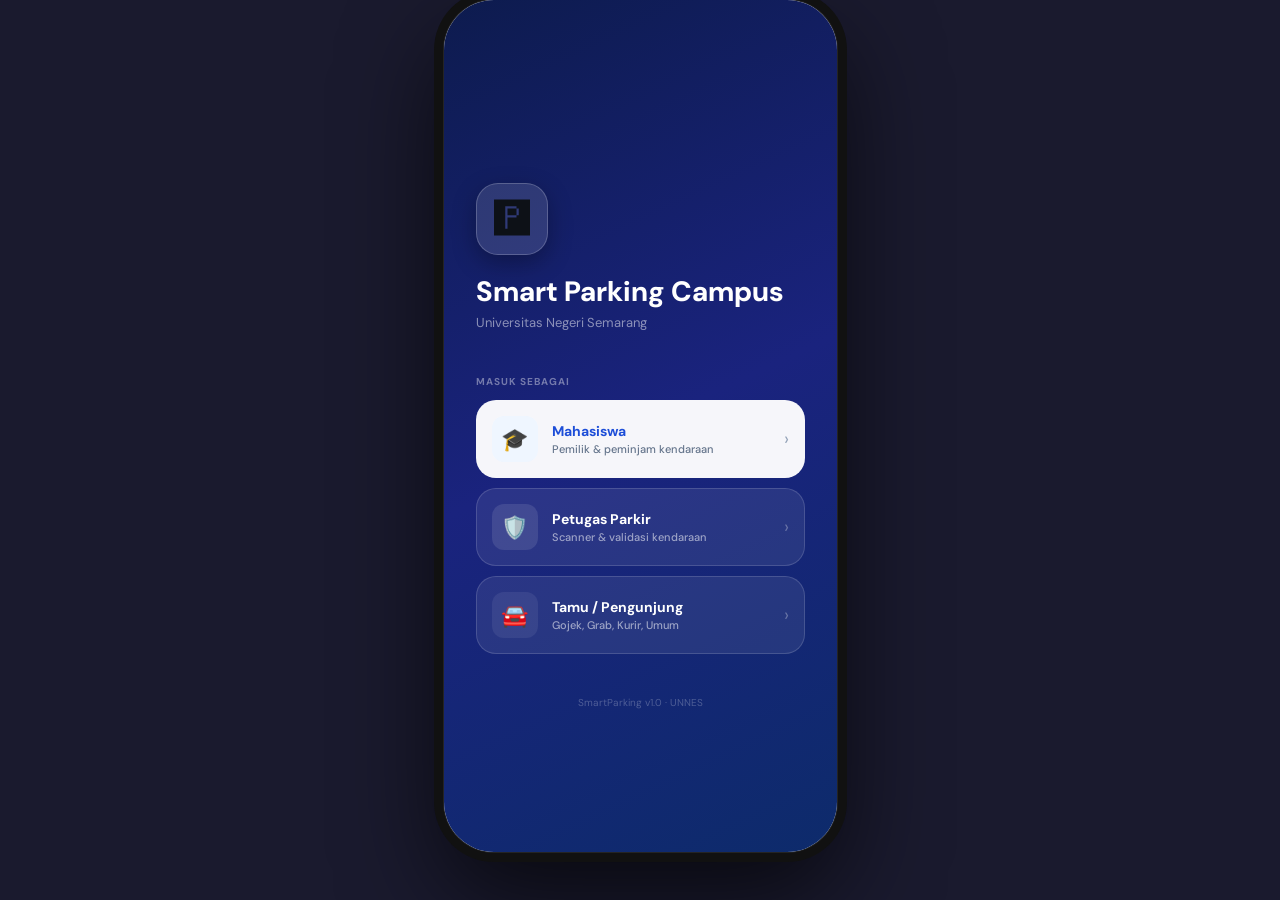
==== smartpark.html @ 34511e94 "Initial commit" ====
<!DOCTYPE html>
<html lang="id">
<head>
<meta charset="UTF-8"/>
<meta name="viewport" content="width=device-width, initial-scale=1.0, maximum-scale=1.0, user-scalable=no"/>
<title>Smart Parking — UNNES</title>
<link href="https://fonts.googleapis.com/css2?family=DM+Sans:ital,opsz,wght@0,9..40,300;0,9..40,400;0,9..40,500;0,9..40,600;0,9..40,700;0,9..40,800;1,9..40,400&family=DM+Mono:wght@400;500&display=swap" rel="stylesheet"/>
<link rel="stylesheet" href="style.css" />
</head>
<body>
<div class="device">
<div class="shell" id="shell">
<div id="toast" class="toast"></div>

<!-- SPLASH -->
<div id="s-splash" class="screen active">
  <div class="splash-top">
    <div class="splash-logo">🅿</div>
    <div style="font-size:28px;font-weight:800;color:#fff;line-height:1.2;margin-bottom:6px;">Smart Parking Campus</div>
    <div style="font-size:13px;color:rgba(255,255,255,.5);margin-bottom:44px;">Universitas Negeri Semarang</div>
    <div style="font-size:10px;font-weight:700;color:rgba(255,255,255,.4);letter-spacing:.1em;text-transform:uppercase;margin-bottom:12px;">Masuk sebagai</div>
    <div class="splash-role-card primary" onclick="startLogin('mahasiswa')">
      <div class="sr-icon" style="background:#EFF6FF;">🎓</div>
      <div><div class="sr-name">Mahasiswa</div><div class="sr-desc" style="color:var(--muted);">Pemilik & peminjam kendaraan</div></div>
      <div class="sr-arrow" style="color:#94A3B8;">›</div>
    </div>
    <div class="splash-role-card" onclick="startLogin('petugas')">
      <div class="sr-icon" style="background:rgba(255,255,255,.1);">🛡️</div>
      <div><div class="sr-name">Petugas Parkir</div><div class="sr-desc">Scanner & validasi kendaraan</div></div>
      <div class="sr-arrow">›</div>
    </div>
    <div class="splash-role-card" onclick="startLogin('tamu')">
      <div class="sr-icon" style="background:rgba(255,255,255,.07);">🚘</div>
      <div><div class="sr-name">Tamu / Pengunjung</div><div class="sr-desc">Gojek, Grab, Kurir, Umum</div></div>
      <div class="sr-arrow">›</div>
    </div>
    <div style="margin-top:32px;text-align:center;font-size:10px;color:rgba(255,255,255,.25);">SmartParking v1.0 · UNNES</div>
  </div>
</div>

<!-- LOGIN -->
<div id="s-login" class="screen">
  <div class="login-top">
    <div style="position:relative;z-index:1;">
      <div style="font-size:13px;font-weight:600;color:rgba(255,255,255,.65);margin-bottom:8px;" id="login-role-label">Masuk sebagai Mahasiswa</div>
      <div style="font-size:22px;font-weight:800;color:#fff;">Autentikasi SSO</div>
      <div style="font-size:12px;color:rgba(255,255,255,.55);margin-top:4px;">Gunakan akun Google UNNES Anda</div>
    </div>
  </div>
  <div class="login-body scroll-body" style="padding-bottom:24px;">
    <div class="unnes-logo">
      <div style="width:40px;height:40px;border-radius:10px;background:linear-gradient(135deg,#1565C0,#0D47A1);display:flex;align-items:center;justify-content:center;font-size:20px;flex-shrink:0;">🎓</div>
      <div><div class="fw700 text-sm">Universitas Negeri Semarang</div><div class="text-xs text-muted">Single Sign-On (SSO)</div></div>
    </div>
    <div class="field">
      <label class="field-label">Email Kampus</label>
      <input class="field-input" id="login-email" placeholder="nama@students.unnes.ac.id" type="email"/>
    </div>
    <div class="field">
      <label class="field-label">Password</label>
      <input class="field-input" id="login-pass" placeholder="••••••••" type="password"/>
    </div>
    <button class="btn btn-primary mt4" onclick="doLogin()">Masuk ke SmartParking</button>
    <div style="display:flex;align-items:center;gap:10px;margin:16px 0;">
      <div style="flex:1;height:1px;background:var(--border);"></div>
      <div style="font-size:11px;color:var(--subtle);font-weight:600;">atau</div>
      <div style="flex:1;height:1px;background:var(--border);"></div>
    </div>
    <button class="google-btn" onclick="doGoogleLogin()">
      <svg class="google-icon" viewBox="0 0 48 48"><path fill="#EA4335" d="M24 9.5c3.54 0 6.71 1.22 9.21 3.6l6.85-6.85C35.9 2.38 30.47 0 24 0 14.62 0 6.51 5.38 2.56 13.22l7.98 6.19C12.43 13.72 17.74 9.5 24 9.5z"/><path fill="#4285F4" d="M46.98 24.55c0-1.57-.15-3.09-.38-4.55H24v9.02h12.94c-.58 2.96-2.26 5.48-4.78 7.18l7.73 6c4.51-4.18 7.09-10.36 7.09-17.65z"/><path fill="#FBBC05" d="M10.53 28.59c-.48-1.45-.76-2.99-.76-4.59s.27-3.14.76-4.59l-7.98-6.19C.92 16.46 0 20.12 0 24c0 3.88.92 7.54 2.56 10.78l7.97-6.19z"/><path fill="#34A853" d="M24 48c6.48 0 11.93-2.13 15.89-5.81l-7.73-6c-2.18 1.48-4.97 2.35-8.16 2.35-6.26 0-11.57-4.22-13.47-9.91l-7.98 6.19C6.51 42.62 14.62 48 24 48z"/></svg>
      <span id="google-btn-text">Lanjut dengan Google UNNES</span>
    </button>
    <div style="margin-top:16px;text-align:center;">
      <span style="font-size:12px;color:var(--blue);font-weight:600;cursor:pointer;" onclick="showToast('Link reset dikirim ke email kampus Anda')">Lupa password?</span>
    </div>
    <div style="margin-top:24px;background:var(--blue-l);border:1px solid var(--blue-mid);border-radius:var(--r-lg);padding:12px 14px;font-size:11px;color:var(--blue-d);">
      ℹ️ Gunakan akun <strong>@students.unnes.ac.id</strong> (mahasiswa) atau <strong>@unnes.ac.id</strong> (petugas).
    </div>
    <button class="btn btn-ghost mt12" onclick="go('s-splash')">← Kembali</button>
  </div>
</div>

<!-- LOADING -->
<div id="s-loading" class="screen" style="background:var(--blue);align-items:center;justify-content:center;">
  <div style="text-align:center;">
    <div style="font-size:52px;margin-bottom:16px;">🅿</div>
    <div class="spinner" style="margin:0 auto 14px;width:28px;height:28px;border-color:rgba(255,255,255,.3);border-top-color:#fff;"></div>
    <div style="font-size:14px;font-weight:600;color:rgba(255,255,255,.8);" id="loading-text">Memverifikasi akun…</div>
  </div>
</div>

<!-- MAHASISWA DASHBOARD -->
<div id="s-mhs-dash" class="screen">
  <div class="hero">
    <div class="hero-content">
      <div class="row-between">
        <div>
          <div class="mhs-hero-greeting">Selamat Pagi 👋</div>
          <div class="mhs-hero-name">Salma Afifah Maharani</div>
          <div class="mhs-hero-sub">NIM 2405090099 · Pendidikan Teknik Informatika dan Komputer</div>
        </div>
        <div style="position:relative;cursor:pointer;" onclick="go('s-mhs-profil')">
          <div class="avatar" style="background:rgba(255,255,255,.2);color:#fff;border:2px solid rgba(255,255,255,.3);">SM</div>
          <div class="dot green pulse" style="position:absolute;bottom:1px;right:1px;border:2px solid var(--blue);"></div>
        </div>
      </div>
      <div style="margin-top:12px;display:flex;gap:8px;flex-wrap:wrap;">
        <span class="badge" style="background:rgba(255,255,255,.18);color:#fff;border:1px solid rgba(255,255,255,.2);"><span class="dot green pulse"></span> Sedang Parkir</span>
        <span class="badge" style="background:rgba(255,255,255,.1);color:rgba(255,255,255,.8);border:1px solid rgba(255,255,255,.12);">2 Kendaraan</span>
      </div>
      <div class="mhs-stat-row">
        <div class="mhs-stat-pill"><div class="mhs-stat-num">47</div><div class="mhs-stat-lbl">Parkir</div></div>
        <div class="mhs-stat-pill"><div class="mhs-stat-num" style="color:#86EFAC;">120</div><div class="mhs-stat-lbl">Tersedia</div></div>
        <div class="mhs-stat-pill"><div class="mhs-stat-num">1j23m</div><div class="mhs-stat-lbl">Rata-rata</div></div>
      </div>
    </div>
  </div>
  <div class="scroll-body">
    <div class="section-title">Aksi Cepat</div>
    <div class="px">
      <div class="qa-grid">
        <div class="qa-item" onclick="go('s-mhs-qr')"><div class="qa-icon" style="background:var(--blue-l);">📱</div><div class="qa-label">Tampilkan QR</div></div>
        <div class="qa-item" onclick="go('s-mhs-kendaraan')"><div class="qa-icon" style="background:#FEF3C7;">🏍️</div><div class="qa-label">Kendaraan Saya</div></div>
        <div class="qa-item" onclick="go('s-mhs-riwayat')"><div class="qa-icon" style="background:var(--green-l);">🕐</div><div class="qa-label">Riwayat Parkir</div></div>
        <div class="qa-item" onclick="go('s-mhs-pinjam')"><div class="qa-icon" style="background:var(--purple-l);">🤝</div><div class="qa-label">Pinjamkan</div></div>
        <div class="qa-item" onclick="go('s-mhs-notif')"><div class="qa-icon" style="background:var(--red-l);">🔔</div><div class="qa-label">Notifikasi</div></div>
        <div class="qa-item" onclick="go('s-mhs-status')"><div class="qa-icon" style="background:var(--border2);">📍</div><div class="qa-label">Status Parkir</div></div>
      </div>
    </div>
    <div class="section-title">Kendaraan Aktif</div>
    <div class="px">
      <div class="park-status active" onclick="go('s-mhs-status')" style="cursor:pointer;">
        <div style="font-size:36px;">🏍️</div>
        <div style="flex:1;">
          <div class="fw700">H 1234 ABC</div>
          <div class="text-sm mt4" style="color:var(--green);font-weight:600;">● Sedang Parkir · Zona B-14</div>
          <div class="text-xs text-muted mt4">Masuk 08:30 · <span id="dur-live">1j 24m berlalu</span></div>
        </div>
        <div style="color:var(--subtle);font-size:18px;">›</div>
      </div>
    </div>
    <div class="section-title">Notifikasi Terbaru</div>
    <div class="px mb16">
      <div class="card card-p">
        <div class="notif-item notif-unread" onclick="go('s-mhs-notif')" style="cursor:pointer;">
          <div class="notif-icon" style="background:var(--green-l);">✅</div>
          <div><div class="fw600 text-sm">H 1234 ABC masuk Zona B, Slot B-14</div><div class="text-xs text-muted mt4">Hari ini · 08:30</div></div>
        </div>
        <div class="notif-item notif-unread" onclick="go('s-mhs-notif')" style="cursor:pointer;">
          <div class="notif-icon" style="background:var(--purple-l);">🤝</div>
          <div><div class="fw600 text-sm">Meliya ingin pinjam motor Anda — tap untuk setuju</div><div class="text-xs text-muted mt4">Kemarin · 13:45</div></div>
        </div>
        <div class="notif-item" onclick="go('s-mhs-notif')" style="cursor:pointer;border:none;">
          <div class="notif-icon" style="background:var(--amber-l);">⚠️</div>
          <div><div class="fw600 text-sm">Aktivitas mencurigakan di Zona C</div><div class="text-xs text-muted mt4">2 hari lalu · 21:15</div></div>
        </div>
      </div>
    </div>
  </div>
  <nav class="bottom-nav">
    <button class="nav-item active" onclick="setNav(this);go('s-mhs-dash')"><div class="nav-pill">🏠</div><div class="nav-label">Beranda</div></button>
    <button class="nav-item" onclick="setNav(this);go('s-mhs-kendaraan')"><div class="nav-pill">🏍️</div><div class="nav-label">Kendaraan</div></button>
    <button class="nav-item" onclick="setNav(this);go('s-mhs-qr')"><div class="nav-pill">📱</div><div class="nav-label">QR Saya</div></button>
    <button class="nav-item" onclick="setNav(this);go('s-mhs-notif')"><div class="nav-pill">🔔</div><div class="nav-label">Notif</div></button>
    <button class="nav-item" onclick="setNav(this);go('s-mhs-profil')"><div class="nav-pill">👤</div><div class="nav-label">Profil</div></button>
  </nav>
</div>

<!-- QR CODE -->
<div id="s-mhs-qr" class="screen">
  <div class="status-bar light" style="background:var(--blue);"></div>
  <div class="topbar on-blue light">
    <button class="back-btn light" onclick="go('s-mhs-dash')">←</button>
    <h2>QR Kendaraan</h2>
  </div>
  <div class="scroll-body" style="background:var(--blue);">
    <div style="padding:0 20px 16px;display:flex;gap:8px;">
      <span id="qr-chip-1" class="badge" style="background:rgba(255,255,255,.9);color:var(--blue-d);border:none;cursor:pointer;padding:6px 12px;" onclick="switchQrVehicle(1)">🏍️ H 1234 ABC</span>
      <span id="qr-chip-2" class="badge" style="background:rgba(255,255,255,.15);color:#fff;border:1px solid rgba(255,255,255,.2);cursor:pointer;padding:6px 12px;" onclick="switchQrVehicle(2)">🚗 H 5678 XYZ</span>
    </div>
    <div style="background:var(--bg);border-radius:28px 28px 0 0;padding:22px 20px 0;">
      <div class="qr-card">
        <div style="font-size:15px;font-weight:700;" id="qr-plate">H 1234 ABC</div>
        <div class="text-xs text-muted mb12" style="margin-top:2px;" id="qr-detail">Honda Beat 2022 · Merah · Salma Afifah Maharani</div>
        <div class="qr-frame">
          <svg width="176" height="176" viewBox="0 0 21 21" xmlns="http://www.w3.org/2000/svg">
            <rect width="21" height="21" fill="white"/>
            <rect x="1" y="1" width="7" height="7" fill="#2563EB" rx="1"/><rect x="2" y="2" width="5" height="5" fill="white" rx=".5"/><rect x="3" y="3" width="3" height="3" fill="#2563EB" rx=".3"/>
            <rect x="13" y="1" width="7" height="7" fill="#2563EB" rx="1"/><rect x="14" y="2" width="5" height="5" fill="white" rx=".5"/><rect x="15" y="3" width="3" height="3" fill="#2563EB" rx=".3"/>
            <rect x="1" y="13" width="7" height="7" fill="#2563EB" rx="1"/><rect x="2" y="14" width="5" height="5" fill="white" rx=".5"/><rect x="3" y="15" width="3" height="3" fill="#2563EB" rx=".3"/>
            <rect x="9" y="1" width="1" height="1" fill="#2563EB"/><rect x="11" y="1" width="1" height="1" fill="#2563EB"/><rect x="10" y="2" width="2" height="1" fill="#2563EB"/><rect x="9" y="4" width="1" height="2" fill="#2563EB"/><rect x="11" y="3" width="1" height="1" fill="#2563EB"/>
            <rect x="9" y="9" width="1" height="1" fill="#2563EB"/><rect x="11" y="9" width="3" height="1" fill="#2563EB"/><rect x="10" y="10" width="1" height="2" fill="#2563EB"/><rect x="12" y="11" width="2" height="1" fill="#2563EB"/>
            <rect x="9" y="12" width="2" height="1" fill="#2563EB"/><rect x="13" y="9" width="1" height="2" fill="#2563EB"/>
            <rect x="15" y="9" width="3" height="1" fill="#2563EB"/><rect x="14" y="10" width="1" height="3" fill="#2563EB"/>
            <rect x="17" y="11" width="3" height="1" fill="#2563EB"/><rect x="16" y="12" width="2" height="1" fill="#2563EB"/>
            <rect x="13" y="13" width="1" height="3" fill="#2563EB"/><rect x="15" y="14" width="2" height="1" fill="#2563EB"/>
            <rect x="17" y="13" width="3" height="2" fill="#2563EB"/><rect x="16" y="16" width="3" height="1" fill="#2563EB"/>
            <rect x="9" y="14" width="3" height="1" fill="#2563EB"/><rect x="10" y="15" width="1" height="2" fill="#2563EB"/>
            <rect x="9" y="17" width="2" height="2" fill="#2563EB"/><rect x="12" y="16" width="1" height="3" fill="#2563EB"/>
            <rect x="1" y="9" width="3" height="1" fill="#2563EB"/><rect x="5" y="9" width="2" height="1" fill="#2563EB"/>
            <rect x="2" y="10" width="2" height="2" fill="#2563EB"/><rect x="5" y="11" width="3" height="1" fill="#2563EB"/>
            <rect x="1" y="12" width="2" height="1" fill="#2563EB"/><rect x="4" y="12" width="3" height="2" fill="#2563EB"/>
            <rect x="1" y="14" width="3" height="1" fill="#2563EB"/><rect x="5" y="14" width="2" height="1" fill="#2563EB"/>
            <rect x="2" y="15" width="2" height="2" fill="#2563EB"/><rect x="6" y="16" width="2" height="1" fill="#2563EB"/>
            <rect x="1" y="17" width="3" height="2" fill="#2563EB"/><rect x="5" y="18" width="2" height="1" fill="#2563EB"/>
          </svg>
        </div>
        <div class="qr-badge"><span class="dot green pulse"></span><span id="qr-timer">Refresh dalam 28 detik</span></div>
        <div class="text-xs text-muted mt8" style="font-family:var(--mono);">Token: SP·A1F3·D9E2·B7C8</div>
      </div>
      <div class="card card-p mt10">
        <div class="row-between mb10"><div class="fw700 text-sm">Info Kendaraan</div><span class="badge green">● Aktif</span></div>
        <div class="info-row"><span class="ir-label">Plat</span><span class="ir-value" style="font-family:var(--mono);font-size:15px;" id="qr-info-plate">H 1234 ABC</span></div>
        <div class="info-row"><span class="ir-label">Kendaraan</span><span class="ir-value" id="qr-info-veh">Honda Beat 2022</span></div>
        <div class="info-row"><span class="ir-label">Pemilik</span><span class="ir-value">Salma Afifah Maharani</span></div>
      </div>
      <div class="grid2 mt10">
        <button class="btn btn-outline btn-sm" style="width:100%;padding:11px;" onclick="showToast('QR diperbesar 🔍')">🔍 Perbesar</button>
        <button class="btn btn-ghost btn-sm" style="width:100%;padding:11px;" onclick="showToast('Dibagikan! 📤')">📤 Bagikan</button>
      </div>
      <div class="info-card amber mt10">⚠️ <strong>Jangan screenshot</strong> QR ini. Token berubah otomatis setiap 30 detik demi keamanan kendaraanmu.</div>
      <div style="height:24px;"></div>
    </div>
  </div>
</div>

<!-- KENDARAAN -->
<div id="s-mhs-kendaraan" class="screen">
  <div class="status-bar dark"></div>
  <div class="topbar on-white">
    <button class="back-btn dark" onclick="go('s-mhs-dash')">←</button>
    <h2>Kendaraan Saya</h2>
  </div>
  <div class="scroll-body px" style="padding-top:4px;">
    <button class="btn btn-primary" onclick="go('s-mhs-tambah')" style="margin-bottom:16px;">＋ Daftarkan Kendaraan Baru</button>
    <div class="section-title" style="padding:0;margin-top:4px;">Terdaftar (2)</div>
    <div class="veh-card" onclick="go('s-mhs-qr')">
      <div class="veh-icon" style="background:var(--blue-l);">🏍️</div>
      <div style="flex:1;">
        <div class="veh-plate">H 1234 ABC</div>
        <div class="veh-sub">Honda Beat 2022 · Merah</div>
        <div class="mt8"><span class="badge green">● Sedang Parkir</span></div>
      </div>
      <button class="btn btn-ghost btn-sm" onclick="event.stopPropagation();go('s-mhs-qr')">QR</button>
    </div>
    <div class="veh-card" onclick="go('s-mhs-qr')">
      <div class="veh-icon" style="background:var(--green-l);">🚗</div>
      <div style="flex:1;">
        <div class="veh-plate">H 5678 XYZ</div>
        <div class="veh-sub">Land Cruiser 2024 · Hitam</div>
        <div class="mt8"><span class="badge gray">Di Luar Kampus</span></div>
      </div>
      <button class="btn btn-ghost btn-sm" onclick="event.stopPropagation();go('s-mhs-qr')">QR</button>
    </div>
    <div class="section-title" style="padding:0;">Dipinjam Teman</div>
    <div id="pinjam-active-card" class="card card-p" style="display:flex;gap:12px;align-items:center;">
      <div class="veh-icon" style="background:var(--purple-l);font-size:22px;">🏍️</div>
      <div style="flex:1;">
        <div class="fw700">H 1234 ABC</div>
        <div class="text-xs text-muted mt4">Dipinjam Meliya Kholisatun Nisa</div>
        <div class="mt8"><span class="badge purple">🤝 Aktif s/d 17 Jun</span></div>
      </div>
      <button class="btn btn-ghost btn-sm" onclick="go('s-mhs-pinjam-detail')">Detail</button>
    </div>
    <div class="section-title" style="padding:0;">Jenis Kendaraan</div>
    <div style="display:grid;grid-template-columns:repeat(3,1fr);gap:8px;margin-bottom:20px;">
      <div style="background:var(--bg);border-radius:var(--r-md);padding:10px 6px;text-align:center;font-size:11px;font-weight:600;color:var(--muted);border:1px solid var(--border);">🏍️<br>Motor</div>
      <div style="background:var(--bg);border-radius:var(--r-md);padding:10px 6px;text-align:center;font-size:11px;font-weight:600;color:var(--muted);border:1px solid var(--border);">🚗<br>Mobil</div>
      <div style="background:var(--green-l);border-radius:var(--r-md);padding:10px 6px;text-align:center;font-size:11px;font-weight:700;color:var(--green);border:1px solid var(--green-mid);">⚡<br>Listrik</div>
      <div style="background:var(--bg);border-radius:var(--r-md);padding:10px 6px;text-align:center;font-size:11px;font-weight:600;color:var(--muted);border:1px solid var(--border);">🛵<br>Moped</div>
      <div style="background:var(--blue-l);border-radius:var(--r-md);padding:10px 6px;text-align:center;font-size:11px;font-weight:700;color:var(--blue);border:1px solid var(--blue-mid);">🚲<br>Sepeda</div>
      <div style="background:var(--blue-l);border-radius:var(--r-md);padding:10px 6px;text-align:center;font-size:11px;font-weight:700;color:var(--blue);border:1px solid var(--blue-mid);">⚡🚲<br>E-Bike</div>
    </div>
  </div>
</div>

<!-- TAMBAH KENDARAAN -->
<div id="s-mhs-tambah" class="screen">
  <div class="status-bar dark"></div>
  <div class="topbar on-white">
    <button class="back-btn dark" onclick="go('s-mhs-kendaraan')">←</button>
    <h2>Daftarkan Kendaraan</h2>
  </div>
  <div class="scroll-body px" style="padding-top:8px;">
    <div class="field"><label class="field-label">Jenis Kendaraan</label><select class="field-input"><option>🏍️ Motor</option><option>🚗 Mobil</option><option>⚡ Motor Listrik</option><option>⚡🚗 Mobil Listrik</option><option>🚲 Sepeda</option><option>⚡🚲 Sepeda Listrik</option></select></div>
    <div class="field"><label class="field-label">Plat Nomor</label><input class="field-input" id="tambah-plat" placeholder="H 1234 ABC" style="text-transform:uppercase;font-family:var(--mono);"/></div>
    <div class="grid2">
      <div class="field"><label class="field-label">Merk</label><input class="field-input" id="tambah-merk" placeholder="Honda"/></div>
      <div class="field"><label class="field-label">Model</label><input class="field-input" id="tambah-model" placeholder="Beat"/></div>
    </div>
    <div class="grid2">
      <div class="field"><label class="field-label">Warna</label><input class="field-input" id="tambah-warna" placeholder="Merah"/></div>
      <div class="field"><label class="field-label">Tahun</label><input class="field-input" id="tambah-tahun" placeholder="2022" type="number"/></div>
    </div>
    <div class="field"><label class="field-label">Nomor STNK</label><input class="field-input" id="tambah-stnk" placeholder="1234567890"/></div>
    <div class="section-title" style="padding:0;margin-top:4px;">Dokumen</div>
    <div id="foto-kendaraan-box" class="upload-box mb10" onclick="simulateUploadFoto('foto-kendaraan-box','foto-kendaraan-preview')">
      <div style="font-size:26px;margin-bottom:5px;">📷</div>
      <div class="fw700 text-sm">Foto Kendaraan</div>
      <div class="text-xs text-muted mt4">Tap untuk mengambil foto</div>
    </div>
    <div id="foto-kendaraan-preview" style="display:none;" class="upload-preview">
      <div class="upload-preview-overlay">📷 <span style="color:#fff;font-size:13px;margin-left:6px;font-weight:600;">Foto tersimpan ✓</span></div>
      <div style="height:80px;background:linear-gradient(135deg,#667eea 0%,#764ba2 100%);display:flex;align-items:center;justify-content:center;font-size:36px;">🏍️</div>
    </div>
    <div id="foto-stnk-box" class="upload-box mb16" onclick="simulateUploadFoto('foto-stnk-box','foto-stnk-preview')">
      <div style="font-size:26px;margin-bottom:5px;">📄</div>
      <div class="fw700 text-sm">STNK / Bukti Kepemilikan</div>
      <div class="text-xs text-muted mt4">JPG, PNG, atau PDF</div>
    </div>
    <div id="foto-stnk-preview" style="display:none;" class="upload-preview">
      <div class="upload-preview-overlay">📄 <span style="color:#fff;font-size:13px;margin-left:6px;font-weight:600;">Dokumen tersimpan ✓</span></div>
      <div style="height:80px;background:linear-gradient(135deg,#11998e 0%,#38ef7d 100%);display:flex;align-items:center;justify-content:center;font-size:36px;">📋</div>
    </div>
    <button class="btn btn-primary" onclick="submitTambahKendaraan()">Daftarkan Kendaraan</button>
    <div style="height:20px;"></div>
  </div>
</div>

<!-- STATUS PARKIR -->
<div id="s-mhs-status" class="screen">
  <div class="status-bar dark"></div>
  <div class="topbar on-white">
    <button class="back-btn dark" onclick="go('s-mhs-dash')">←</button>
    <h2>Status Parkir</h2>
  </div>
  <div class="scroll-body px" style="padding-top:8px;">
    <div class="park-status active">
      <div style="font-size:38px;">🏍️</div>
      <div>
        <div class="fw800 text-lg" style="color:var(--green);">Sedang Parkir</div>
        <div class="fw600 text-sm mt4">H 1234 ABC · Honda Beat</div>
      </div>
    </div>
    <div class="card card-p mt10">
      <div class="info-row"><span class="ir-label">⏰ Waktu Masuk</span><span class="ir-value">08:30 WIB</span></div>
      <div class="info-row"><span class="ir-label">⏱ Durasi</span><span class="ir-value fw700 text-blue" id="status-dur">1j 24m</span></div>
      <div class="info-row"><span class="ir-label">📍 Zona</span><span class="ir-value">Zona B — Gedung Teknik</span></div>
      <div class="info-row"><span class="ir-label">🅿️ Nomor Slot</span><span class="ir-value fw800" style="font-family:var(--mono);">B-14</span></div>
      <div class="info-row"><span class="ir-label">Jenis Area</span><span class="ir-value">Area Motor</span></div>
    </div>
    <div class="section-title" style="padding:0;">Peta Area</div>
    <div style="background:var(--border2);border-radius:var(--r-xl);height:130px;display:flex;align-items:center;justify-content:center;border:1px solid var(--border);margin-bottom:12px;">
      <div style="text-align:center;"><div style="font-size:28px;">🗺️</div><div class="text-xs text-muted mt4 fw600">Slot B-14 ditandai biru</div></div>
    </div>
    <button class="btn btn-primary" onclick="go('s-mhs-qr')">📱 Tampilkan QR untuk Keluar</button>
    <button class="btn btn-ghost mt8" onclick="showToast('Laporan dikirim ke petugas 🚨')">🚨 Laporkan Masalah</button>
  </div>
</div>

<!-- RIWAYAT -->
<div id="s-mhs-riwayat" class="screen">
  <div class="status-bar dark"></div>
  <div class="topbar on-white">
    <button class="back-btn dark" onclick="go('s-mhs-dash')">←</button>
    <h2>Riwayat Parkir</h2>
  </div>
  <div class="scroll-body px" style="padding-top:8px;">
    <div class="tab-row mb12">
      <button class="tab-btn active" onclick="setTab(this);filterRiwayat('hari')">Hari Ini</button>
      <button class="tab-btn" onclick="setTab(this);filterRiwayat('minggu')">Minggu Ini</button>
      <button class="tab-btn" onclick="setTab(this);filterRiwayat('bulan')">Bulan Ini</button>
    </div>
    <div class="stat-grid" style="padding:0;margin-bottom:16px;" id="riwayat-stats">
      <div class="stat-item"><div class="stat-val" style="color:var(--blue);">3</div><div class="stat-label">Total Parkir</div></div>
      <div class="stat-item"><div class="stat-val" style="color:var(--green);">1j 23m</div><div class="stat-label">Rata-rata</div></div>
    </div>
    <div id="riwayat-list">
      <div class="card card-p mb8" data-period="hari">
        <div style="display:flex;gap:10px;align-items:center;justify-content:space-between;">
          <div style="display:flex;gap:10px;align-items:center;">
            <div style="width:38px;height:38px;border-radius:var(--r-sm);background:var(--green-l);display:flex;align-items:center;justify-content:center;font-size:18px;">🏍️</div>
            <div><div class="fw700 text-sm">08:30 — Aktif sekarang</div><div class="text-xs text-muted mt4">Zona B-14 · 1j 24m</div></div>
          </div>
          <span class="badge green">Aktif</span>
        </div>
      </div>
      <div class="card card-p mb8" data-period="hari minggu">
        <div style="display:flex;gap:10px;align-items:center;justify-content:space-between;">
          <div style="display:flex;gap:10px;align-items:center;">
            <div style="width:38px;height:38px;border-radius:var(--r-sm);background:var(--border2);display:flex;align-items:center;justify-content:center;font-size:18px;">🏍️</div>
            <div><div class="fw700 text-sm">06:00 — 08:00</div><div class="text-xs text-muted mt4">Zona A-03 · 2j 0m</div></div>
          </div>
          <span class="badge gray">Selesai</span>
        </div>
      </div>
      <div class="card card-p mb8" data-period="minggu bulan">
        <div style="display:flex;gap:10px;align-items:center;justify-content:space-between;">
          <div style="display:flex;gap:10px;align-items:center;">
            <div style="width:38px;height:38px;border-radius:var(--r-sm);background:var(--border2);display:flex;align-items:center;justify-content:center;font-size:18px;">🚗</div>
            <div><div class="fw700 text-sm">Kemarin · 13:00 — 17:30</div><div class="text-xs text-muted mt4">Zona C-02 · 4j 30m</div></div>
          </div>
          <span class="badge gray">Selesai</span>
        </div>
      </div>
      <div class="card card-p mb8" data-period="bulan">
        <div style="display:flex;gap:10px;align-items:center;justify-content:space-between;">
          <div style="display:flex;gap:10px;align-items:center;">
            <div style="width:38px;height:38px;border-radius:var(--r-sm);background:var(--border2);display:flex;align-items:center;justify-content:center;font-size:18px;">🏍️</div>
            <div><div class="fw700 text-sm">3 Jun · 07:00 — 15:00</div><div class="text-xs text-muted mt4">Zona B-07 · 8j 0m</div></div>
          </div>
          <span class="badge gray">Selesai</span>
        </div>
      </div>
    </div>
  </div>
</div>

<!-- NOTIFIKASI -->
<div id="s-mhs-notif" class="screen">
  <div class="status-bar dark"></div>
  <div class="topbar on-white">
    <button class="back-btn dark" onclick="go('s-mhs-dash')">←</button>
    <h2>Notifikasi</h2>
    <button class="btn btn-ghost btn-sm" onclick="bacaSemua()">Baca Semua</button>
  </div>
  <div class="scroll-body px" style="padding-top:8px;">
    <div class="card card-p" id="notif-list">
      <div class="notif-item notif-unread" id="notif-1">
        <div class="notif-icon" style="background:var(--green-l);">✅</div>
        <div><div class="fw600 text-sm">H 1234 ABC masuk Zona B, Slot B-14</div><div class="text-xs text-muted mt4">Hari ini · 08:30</div></div>
      </div>
      <div class="notif-item notif-unread" id="notif-pinjam" style="cursor:pointer;" onclick="go('s-mhs-terima-pinjam')">
        <div class="notif-icon" style="background:var(--purple-l);">🤝</div>
        <div style="flex:1;">
          <div class="fw600 text-sm">Meliya Kholisatun Nisa ingin meminjam motor Anda</div>
          <div class="text-xs text-muted mt4">Kemarin · 13:45</div>
          <div style="margin-top:8px;display:flex;gap:6px;" id="notif-pinjam-actions">
            <button class="btn btn-green btn-sm" style="padding:6px 14px;" onclick="event.stopPropagation();terimaNotifPinjam()">Terima</button>
            <button class="btn btn-ghost btn-sm" style="padding:6px 14px;" onclick="event.stopPropagation();tolakNotifPinjam()">Tolak</button>
          </div>
        </div>
      </div>
      <div class="notif-item" id="notif-3">
        <div class="notif-icon" style="background:var(--amber-l);">⏰</div>
        <div><div class="fw600 text-sm">Masa pinjam Meliya hampir habis (1 jam lagi)</div><div class="text-xs text-muted mt4">Kemarin · 17:00</div></div>
      </div>
      <div class="notif-item" id="notif-4">
        <div class="notif-icon" style="background:var(--green-l);">🚪</div>
        <div><div class="fw600 text-sm">H 1234 ABC keluar kampus pukul 18:45</div><div class="text-xs text-muted mt4">Kemarin · 18:45</div></div>
      </div>
      <div class="notif-item" id="notif-5" style="border:none;">
        <div class="notif-icon" style="background:var(--red-l);">🚨</div>
        <div><div class="fw600 text-sm">Aktivitas mencurigakan di Zona C — Periksa</div><div class="text-xs text-muted mt4">2 hari lalu · 21:15</div></div>
      </div>
    </div>
  </div>
</div>

<!-- PINJAMKAN -->
<div id="s-mhs-pinjam" class="screen">
  <div class="status-bar dark"></div>
  <div class="topbar on-white">
    <button class="back-btn dark" onclick="go('s-mhs-dash')">←</button>
    <h2>Pinjamkan Kendaraan</h2>
  </div>
  <div class="scroll-body px" style="padding-top:8px;">
    <div class="card card-p" style="border:1.5px solid var(--blue);background:var(--blue-l);margin-bottom:16px;">
      <div class="text-xs fw700" style="color:var(--blue);text-transform:uppercase;letter-spacing:.06em;margin-bottom:8px;">Kendaraan Dipinjamkan</div>
      <div style="display:flex;gap:10px;align-items:center;">
        <div style="font-size:30px;">🏍️</div>
        <div><div class="fw700">H 1234 ABC</div><div class="text-xs text-muted">Honda Beat 2022 · Merah</div></div>
        <button class="btn btn-ghost btn-sm" style="margin-left:auto;" onclick="showToast('Pilih kendaraan lain')">Ganti</button>
      </div>
    </div>
    <div class="field">
      <label class="field-label">Cari Peminjam (NIM / Nama)</label>
      <input class="field-input" id="pinjam-search" placeholder="NIM atau Nama" oninput="handlePinjamSearch(this.value)"/>
    </div>
    <div id="pinjam-result-found" style="display:none;background:var(--blue-l);border:1.5px solid var(--blue-mid);border-radius:var(--r-lg);padding:12px;margin-bottom:14px;display:none;gap:10px;align-items:center;">
      <div style="width:38px;height:38px;border-radius:50%;background:var(--blue);display:flex;align-items:center;justify-content:center;color:#fff;font-weight:700;font-size:15px;">M</div>
      <div style="flex:1;"><div class="fw700" id="pinjam-found-name">Meliya Kholisatun Nisa</div><div class="text-xs" style="color:var(--blue);" id="pinjam-found-nim">NIM 2405090089 · Pendidikan Teknik Informatika</div></div>
      <span class="badge blue">Dipilih ✓</span>
    </div>
    <div id="pinjam-empty" style="background:var(--border2);border-radius:var(--r-lg);padding:14px;margin-bottom:14px;text-align:center;display:none;">
      <div style="font-size:24px;margin-bottom:4px;">🔍</div>
      <div class="text-xs text-muted fw600">Mahasiswa tidak ditemukan</div>
    </div>
    <div class="field"><label class="field-label">Alasan Peminjaman</label><input class="field-input" id="pinjam-alasan" placeholder="Fotocopy dll…"/></div>
    <div class="grid2">
      <div class="field"><label class="field-label">Tanggal Mulai</label><input class="field-input" id="pinjam-mulai" type="date"/></div>
      <div class="field"><label class="field-label">Tanggal Selesai</label><input class="field-input" id="pinjam-selesai" type="date"/></div>
    </div>
    <div class="field"><label class="field-label">Catatan Tambahan</label><input class="field-input" id="pinjam-catatan" placeholder="Isi bensin sebelum dikembalikan…"/></div>
    <button class="btn btn-primary mt4" onclick="submitPinjam()">📤 Kirim Permintaan Peminjaman</button>
    <div style="height:20px;"></div>
  </div>
</div>

<!-- PINJAM SENT -->
<div id="s-mhs-pinjam-sent" class="screen">
  <div class="status-bar dark"></div>
  <div class="topbar on-white">
    <button class="back-btn dark" onclick="go('s-mhs-dash')">←</button>
    <h2>Permintaan Terkirim</h2>
  </div>
  <div class="success-wrap">
    <div class="success-circle" style="background:var(--blue-l);">📤</div>
    <div class="fw800 text-xl">Permintaan Dikirim!</div>
    <div class="text-sm text-muted" id="pinjam-sent-sub">Menunggu konfirmasi dari peminjam</div>
    <div class="card card-p" style="width:100%;margin-top:12px;">
      <div class="info-row"><span class="ir-label">Peminjam</span><span class="ir-value" id="pinjam-sent-name">Meliya Kholisatun Nisa</span></div>
      <div class="info-row"><span class="ir-label">Kendaraan</span><span class="ir-value" style="font-family:var(--mono);">H 1234 ABC</span></div>
      <div class="info-row"><span class="ir-label">Durasi</span><span class="ir-value" id="pinjam-sent-durasi">—</span></div>
      <div class="info-row"><span class="ir-label">Status</span><span class="ir-value"><span class="badge amber">⏳ Menunggu</span></span></div>
    </div>
    <div class="info-card amber" style="width:100%;">📱 Notifikasi akan dikirim ke kamu dan peminjam saat permintaan direspons.</div>
    <button class="btn btn-primary" style="width:100%;" onclick="go('s-mhs-dash')">Kembali ke Beranda</button>
  </div>
</div>

<!-- TERIMA PINJAM -->
<div id="s-mhs-terima-pinjam" class="screen">
  <div class="status-bar dark"></div>
  <div class="topbar on-white">
    <button class="back-btn dark" onclick="go('s-mhs-notif')">←</button>
    <h2>Permintaan Peminjaman</h2>
  </div>
  <div class="scroll-body px" style="padding-top:8px;">
    <div class="info-card amber mb12" style="text-align:center;">
      <div class="fw700 text-base" style="color:#92400E;">📨 Kamu diminta meminjam kendaraan</div>
      <div class="text-xs text-muted mt4">Dari Salma Afifah Maharani · H 1234 ABC</div>
    </div>
    <div class="card card-p">
      <div style="display:flex;gap:12px;align-items:center;margin-bottom:14px;">
        <div class="avatar" style="background:var(--blue-l);color:var(--blue);font-size:18px;">S</div>
        <div><div class="fw700">Salma Afifah Maharani</div><div class="text-xs text-muted">Pemilik · NIM 2405090099</div></div>
      </div>
      <div style="text-align:center;margin-bottom:12px;font-size:46px;">🏍️</div>
      <div class="info-row"><span class="ir-label">Plat</span><span class="ir-value" style="font-family:var(--mono);">H 1234 ABC</span></div>
      <div class="info-row"><span class="ir-label">Kendaraan</span><span class="ir-value">Honda Beat 2022 Merah</span></div>
      <div class="info-row"><span class="ir-label">Durasi</span><span class="ir-value">17 – 17 Jun 2026</span></div>
      <div class="info-row"><span class="ir-label">Alasan</span><span class="ir-value">Fotocopy</span></div>
    </div>
    <div id="terima-pinjam-actions" class="grid2 mt12">
      <button class="btn btn-green" onclick="terimaPermintaanPinjam()">✅ Terima</button>
      <button class="btn btn-red" onclick="tolakPermintaanPinjam()">❌ Tolak</button>
    </div>
  </div>
</div>

<!-- DETAIL PINJAM -->
<div id="s-mhs-pinjam-detail" class="screen">
  <div class="status-bar dark"></div>
  <div class="topbar on-white">
    <button class="back-btn dark" onclick="go('s-mhs-kendaraan')">←</button>
    <h2>Detail Peminjaman</h2>
  </div>
  <div class="scroll-body px" style="padding-top:8px;">
    <div class="park-status borrowed">
      <div style="font-size:38px;">🤝</div>
      <div><div class="fw800 text-lg" style="color:var(--purple);">Sedang Dipinjam</div><div class="fw600 text-sm mt4">H 1234 ABC</div></div>
    </div>
    <div class="card card-p mt10">
      <div class="info-row"><span class="ir-label">👤 Peminjam</span><span class="ir-value">Meliya Kholisatun Nisa</span></div>
      <div class="info-row"><span class="ir-label">🎓 NIM</span><span class="ir-value">2405090089</span></div>
      <div class="info-row"><span class="ir-label">📅 Mulai</span><span class="ir-value">17 Jun 2026</span></div>
      <div class="info-row"><span class="ir-label">📅 Selesai</span><span class="ir-value">17 Jun 2026</span></div>
      <div class="info-row"><span class="ir-label">💬 Alasan</span><span class="ir-value">Fotocopy</span></div>
      <div class="info-row"><span class="ir-label">Status</span><span class="ir-value" id="pinjam-detail-status"><span class="badge green">● Aktif</span></span></div>
    </div>
    <div class="info-card blue mt10">ℹ️ Kamu akan dapat notifikasi setiap kali kendaraan scan masuk/keluar kampus.</div>
    <button class="btn btn-red mt12" id="btn-cabut-pinjam" onclick="cabutIzinPinjam()">Cabut Izin Peminjaman</button>
  </div>
</div>

<!-- PROFIL MAHASISWA -->
<div id="s-mhs-profil" class="screen">
  <div class="hero">
    <div class="hero-content" style="text-align:center;">
      <div style="width:72px;height:72px;border-radius:50%;background:rgba(255,255,255,.25);display:flex;align-items:center;justify-content:center;font-size:32px;font-weight:800;color:#fff;border:3px solid rgba(255,255,255,.4);margin:0 auto 12px;">SM</div>
      <div style="font-size:19px;font-weight:800;color:#fff;">Salma Afifah Maharani</div>
      <div style="font-size:12px;color:rgba(255,255,255,.65);margin-top:3px;">NIM 2405090099 · Pend. Teknik Informatika dan Komputer</div>
      <div style="font-size:11px;color:rgba(255,255,255,.5);margin-top:2px;">salmaafifah08@students.unnes.ac.id</div>
    </div>
  </div>
  <div class="scroll-body px" style="padding-top:14px;">
    <div class="card mb10">
      <div class="profile-menu-item" onclick="go('s-mhs-profil-data')">
        <div class="row-gap"><span style="font-size:18px;">🎓</span><div class="fw600 text-sm">Data Mahasiswa</div></div>
        <div style="color:var(--subtle);">›</div>
      </div>
      <div class="profile-menu-item" onclick="go('s-mhs-kendaraan')">
        <div class="row-gap"><span style="font-size:18px;">🏍️</span><div class="fw600 text-sm">Kendaraan Saya</div></div>
        <div style="color:var(--subtle);">›</div>
      </div>
      <div class="profile-menu-item" onclick="go('s-mhs-profil-notif')">
        <div class="row-gap"><span style="font-size:18px;">🔔</span><div class="fw600 text-sm">Pengaturan Notifikasi</div></div>
        <div style="color:var(--subtle);">›</div>
      </div>
    </div>
    <div class="card mb10">
      <div class="profile-menu-item" onclick="go('s-mhs-profil-keamanan')">
        <div class="row-gap"><span style="font-size:18px;">🔒</span><div class="fw600 text-sm">Keamanan & Password</div></div>
        <div style="color:var(--subtle);">›</div>
      </div>
      <div class="profile-menu-item" onclick="go('s-mhs-profil-bantuan')">
        <div class="row-gap"><span style="font-size:18px;">❓</span><div class="fw600 text-sm">Bantuan & FAQ</div></div>
        <div style="color:var(--subtle);">›</div>
      </div>
    </div>
    <button class="btn btn-red" onclick="doLogout()">🚪 Keluar (Logout)</button>
    <div style="text-align:center;margin-top:12px;font-size:10px;color:var(--subtle);">SmartParking v1.0 · UNNES · 2026</div>
    <div style="height:20px;"></div>
  </div>
  <nav class="bottom-nav">
    <button class="nav-item" onclick="setNav(this);go('s-mhs-dash')"><div class="nav-pill">🏠</div><div class="nav-label">Beranda</div></button>
    <button class="nav-item" onclick="setNav(this);go('s-mhs-kendaraan')"><div class="nav-pill">🏍️</div><div class="nav-label">Kendaraan</div></button>
    <button class="nav-item" onclick="setNav(this);go('s-mhs-qr')"><div class="nav-pill">📱</div><div class="nav-label">QR Saya</div></button>
    <button class="nav-item" onclick="setNav(this);go('s-mhs-notif')"><div class="nav-pill">🔔</div><div class="nav-label">Notif</div></button>
    <button class="nav-item active" onclick="setNav(this);go('s-mhs-profil')"><div class="nav-pill">👤</div><div class="nav-label">Profil</div></button>
  </nav>
</div>

<!-- PROFIL: DATA MAHASISWA -->
<div id="s-mhs-profil-data" class="screen">
  <div class="status-bar dark"></div>
  <div class="topbar on-white">
    <button class="back-btn dark" onclick="go('s-mhs-profil')">←</button>
    <h2>Data Mahasiswa</h2>
  </div>
  <div class="scroll-body px" style="padding-top:8px;">
    <div style="text-align:center;padding:20px 0 14px;">
      <div style="width:72px;height:72px;border-radius:50%;background:var(--blue-l);display:flex;align-items:center;justify-content:center;font-size:28px;font-weight:800;color:var(--blue);border:2px solid var(--blue-mid);margin:0 auto 10px;">SM</div>
      <button class="btn btn-ghost btn-sm" onclick="showToast('Ganti foto profil')">📷 Ganti Foto</button>
    </div>
    <div class="card card-p">
      <div class="info-row"><span class="ir-label">Nama Lengkap</span><span class="ir-value">Salma Afifah Maharani</span></div>
      <div class="info-row"><span class="ir-label">NIM</span><span class="ir-value" style="font-family:var(--mono);">2405090099</span></div>
      <div class="info-row"><span class="ir-label">Program Studi</span><span class="ir-value">Pend. Teknik Informatika dan Komputer</span></div>
      <div class="info-row"><span class="ir-label">Fakultas</span><span class="ir-value">Teknik</span></div>
      <div class="info-row"><span class="ir-label">Angkatan</span><span class="ir-value">2024</span></div>
      <div class="info-row"><span class="ir-label">Email</span><span class="ir-value" style="font-size:11px;">salmaafifah08@students.unnes.ac.id</span></div>
      <div class="info-row"><span class="ir-label">No. HP</span><span class="ir-value">+62 812-3456-7890</span></div>
    </div>
    <div class="field mt16"><label class="field-label">No. HP (ubah)</label><input class="field-input" placeholder="+62 812-3456-7890" type="tel"/></div>
    <button class="btn btn-primary" onclick="showToast('Data berhasil diperbarui ✅')">Simpan Perubahan</button>
  </div>
</div>

<!-- PROFIL: NOTIFIKASI SETTINGS -->
<div id="s-mhs-profil-notif" class="screen">
  <div class="status-bar dark"></div>
  <div class="topbar on-white">
    <button class="back-btn dark" onclick="go('s-mhs-profil')">←</button>
    <h2>Pengaturan Notifikasi</h2>
  </div>
  <div class="scroll-body px" style="padding-top:8px;">
    <div class="info-card blue mb12">ℹ️ Atur jenis notifikasi yang ingin kamu terima. Notifikasi keamanan selalu aktif.</div>
    <div class="card mb10">
      <div class="profile-menu-item">
        <div><div class="fw600 text-sm">Kendaraan Masuk/Keluar</div><div class="text-xs text-muted mt4">Notif saat kendaraanmu scan di gerbang</div></div>
        <label onclick="toggleSwitch(this)" style="position:relative;width:44px;height:24px;display:inline-block;cursor:pointer;">
          <input type="checkbox" checked style="opacity:0;width:0;height:0;"/>
          <span id="sw1" style="position:absolute;inset:0;background:var(--green);border-radius:12px;transition:.2s;"><span style="position:absolute;left:2px;top:2px;width:20px;height:20px;background:#fff;border-radius:50%;transition:.2s;transform:translateX(20px);display:block;"></span></span>
        </label>
      </div>
      <div class="profile-menu-item">
        <div><div class="fw600 text-sm">Permintaan Peminjaman</div><div class="text-xs text-muted mt4">Notif saat ada yang minta pinjam kendaraan</div></div>
        <label onclick="toggleSwitch(this)" style="position:relative;width:44px;height:24px;display:inline-block;cursor:pointer;">
          <input type="checkbox" checked style="opacity:0;width:0;height:0;"/>
          <span id="sw2" style="position:absolute;inset:0;background:var(--green);border-radius:12px;transition:.2s;"><span style="position:absolute;left:2px;top:2px;width:20px;height:20px;background:#fff;border-radius:50%;transition:.2s;transform:translateX(20px);display:block;"></span></span>
        </label>
      </div>
      <div class="profile-menu-item">
        <div><div class="fw600 text-sm">Masa Parkir Panjang</div><div class="text-xs text-muted mt4">Peringatan jika parkir >6 jam</div></div>
        <label onclick="toggleSwitch(this)" style="position:relative;width:44px;height:24px;display:inline-block;cursor:pointer;">
          <input type="checkbox" style="opacity:0;width:0;height:0;"/>
          <span id="sw3" style="position:absolute;inset:0;background:var(--border);border-radius:12px;transition:.2s;"><span style="position:absolute;left:2px;top:2px;width:20px;height:20px;background:#fff;border-radius:50%;transition:.2s;display:block;"></span></span>
        </label>
      </div>
      <div class="profile-menu-item" style="border:none;">
        <div><div class="fw600 text-sm">🔒 Notifikasi Keamanan</div><div class="text-xs text-muted mt4">Aktivitas mencurigakan (selalu aktif)</div></div>
        <span class="badge green" style="font-size:10px;">Aktif</span>
      </div>
    </div>
    <button class="btn btn-primary" onclick="showToast('Pengaturan tersimpan ✅')">Simpan Pengaturan</button>
  </div>
</div>

<!-- PROFIL: KEAMANAN -->
<div id="s-mhs-profil-keamanan" class="screen">
  <div class="status-bar dark"></div>
  <div class="topbar on-white">
    <button class="back-btn dark" onclick="go('s-mhs-profil')">←</button>
    <h2>Keamanan & Password</h2>
  </div>
  <div class="scroll-body px" style="padding-top:8px;">
    <div class="info-card green mb12">🔒 Akun terhubung ke SSO UNNES. Password dikelola oleh sistem kampus.</div>
    <div class="field"><label class="field-label">Password Lama</label><input class="field-input" placeholder="••••••••" type="password"/></div>
    <div class="field"><label class="field-label">Password Baru</label><input class="field-input" id="pass-baru" placeholder="Min. 8 karakter" type="password" oninput="checkPassStrength(this.value)"/></div>
    <div id="pass-strength-bar" style="height:4px;background:var(--border2);border-radius:4px;margin-top:-8px;margin-bottom:12px;overflow:hidden;"><div id="pass-strength-fill" style="height:100%;width:0%;border-radius:4px;transition:.3s;background:var(--red);"></div></div>
    <div class="text-xs text-muted mb12" id="pass-strength-text">Masukkan password baru</div>
    <div class="field"><label class="field-label">Konfirmasi Password Baru</label><input class="field-input" placeholder="Ulangi password" type="password"/></div>
    <button class="btn btn-primary" onclick="showToast('Password berhasil diperbarui 🔒')">Ubah Password</button>
    <div class="divider mt16 mb12"></div>
    <div class="fw700 text-sm mb8">Sesi Aktif</div>
    <div class="card card-p">
      <div class="info-row"><span class="ir-label">📱 Perangkat Ini</span><span class="ir-value"><span class="badge green">Aktif</span></span></div>
      <div class="info-row"><span class="ir-label">💻 Chrome · PC Kampus</span><span class="ir-value"><button onclick="showToast('Sesi diakhiri')" style="background:none;color:var(--red);font-size:12px;font-weight:600;cursor:pointer;">Akhiri</button></span></div>
    </div>
  </div>
</div>

<!-- PROFIL: BANTUAN -->
<div id="s-mhs-profil-bantuan" class="screen">
  <div class="status-bar dark"></div>
  <div class="topbar on-white">
    <button class="back-btn dark" onclick="go('s-mhs-profil')">←</button>
    <h2>Bantuan & FAQ</h2>
  </div>
  <div class="scroll-body px" style="padding-top:8px;">
    <div class="field"><input class="field-input" placeholder="🔍 Cari pertanyaan…"/></div>
    <div class="section-title" style="padding:0;">Pertanyaan Umum</div>
    <div class="card mb10">
      <div class="profile-menu-item" onclick="toggleFaq(this)">
        <div class="fw600 text-sm">Cara daftarkan kendaraan baru?</div>
        <span style="color:var(--subtle);font-size:16px;">+</span>
      </div>
      <div style="display:none;padding:0 16px 14px;font-size:12px;color:var(--muted);line-height:1.6;" class="faq-answer">Buka menu Kendaraan Saya, lalu tap tombol "＋ Daftarkan Kendaraan Baru". Isi data kendaraan dan unggah foto STNK.</div>
      <div class="profile-menu-item" onclick="toggleFaq(this)">
        <div class="fw600 text-sm">QR saya tidak bisa di-scan petugas?</div>
        <span style="color:var(--subtle);font-size:16px;">+</span>
      </div>
      <div style="display:none;padding:0 16px 14px;font-size:12px;color:var(--muted);line-height:1.6;" class="faq-answer">QR berubah tiap 30 detik. Pastikan koneksi internet aktif dan tap ikon refresh untuk memperbarui QR.</div>
      <div class="profile-menu-item" onclick="toggleFaq(this)">
        <div class="fw600 text-sm">Cara pinjamkan kendaraan ke teman?</div>
        <span style="color:var(--subtle);font-size:16px;">+</span>
      </div>
      <div style="display:none;padding:0 16px 14px;font-size:12px;color:var(--muted);line-height:1.6;" class="faq-answer">Buka menu Pinjamkan, cari teman lewat NIM/nama, tentukan tanggal, lalu kirim permintaan. Teman akan menerima notifikasi untuk dikonfirmasi.</div>
      <div class="profile-menu-item" style="border:none;" onclick="toggleFaq(this)">
        <div class="fw600 text-sm">Bagaimana cara lapor kendaraan hilang?</div>
        <span style="color:var(--subtle);font-size:16px;">+</span>
      </div>
      <div style="display:none;padding:0 16px 14px;font-size:12px;color:var(--muted);line-height:1.6;" class="faq-answer">Buka Status Parkir, lalu tap "Laporkan Masalah". Laporan langsung diterima petugas keamanan kampus.</div>
    </div>
    <button class="btn btn-outline mt4" onclick="showToast('Membuka live chat 💬')">💬 Chat dengan Petugas</button>
    <button class="btn btn-ghost mt8" onclick="showToast('Email ke support@smartparkingcampus.unnes.ac.id')">📧 Kirim Email</button>
  </div>
</div>

<!-- ██████ PETUGAS DASHBOARD ██████ -->
<div id="s-ptgs-dash" class="screen">
  <div class="hero hero-dark" style="padding:52px 20px 22px;">
    <div class="hero-content">
      <div class="row-between">
        <div>
          <div style="font-size:10px;font-weight:700;color:rgba(255,255,255,.4);letter-spacing:.1em;text-transform:uppercase;margin-bottom:5px;">PETUGAS PARKIR</div>
          <div style="font-size:19px;font-weight:800;color:#fff;">Rudi Hartono</div>
          <div style="font-size:11px;color:rgba(255,255,255,.5);margin-top:2px;">Pos Gerbang Utama</div>
        </div>
        <span class="badge green" style="background:rgba(22,163,74,.2);border:1px solid rgba(22,163,74,.35);">🟢 Jaga</span>
      </div>
      <div style="display:flex;gap:6px;margin-top:14px;">
        <div class="ptgs-stat-item"><div class="ptgs-stat-num">87</div><div class="ptgs-stat-lbl">Masuk</div></div>
        <div class="ptgs-stat-item"><div class="ptgs-stat-num">63</div><div class="ptgs-stat-lbl">Keluar</div></div>
        <div class="ptgs-stat-item"><div class="ptgs-stat-num">24</div><div class="ptgs-stat-lbl">Parkir</div></div>
        <div class="ptgs-stat-item alert-item" onclick="go('s-ptgs-alert')" style="cursor:pointer;"><div class="ptgs-stat-num" id="ptgs-alert-count">3</div><div class="ptgs-stat-lbl">Alert</div></div>
      </div>
    </div>
  </div>
  <div class="scroll-body" style="padding-top:14px;">
    <div class="px">
      <button class="btn btn-primary" onclick="go('s-ptgs-scan')" style="font-size:15px;padding:16px;display:flex;align-items:center;justify-content:center;gap:10px;">
        <span style="font-size:20px;">📷</span> Scan QR Kendaraan
      </button>
      <div class="grid2 mt8">
        <button class="btn btn-ghost" onclick="go('s-ptgs-log')" style="font-size:12px;">📋 Log Aktivitas</button>
        <button class="btn btn-ghost" onclick="go('s-ptgs-alert')" style="font-size:12px;color:var(--red);">🚨 Alert (3)</button>
        <button class="btn btn-ghost" onclick="go('s-ptgs-kapasitas')" style="font-size:12px;">🅿️ Kapasitas</button>
        <button class="btn btn-ghost" onclick="showToast('Laporan harian diunduh 📊')" style="font-size:12px;">📊 Laporan</button>
      </div>
    </div>
    <div class="section-title">Kapasitas Real-time</div>
    <div class="px">
      <div class="card card-p">
        <div class="row-between mb4"><div class="fw600 text-sm">🏍️ Motor</div><span class="badge amber">87/120 · 73%</span></div>
        <div class="cap-bar"><div class="cap-fill amber" style="width:73%;"></div></div>
        <div class="text-xs text-muted">33 slot tersedia</div>
        <div class="divider"></div>
        <div class="row-between mb4"><div class="fw600 text-sm">🚗 Mobil</div><span class="badge amber">34/50 · 68%</span></div>
        <div class="cap-bar"><div class="cap-fill amber" style="width:68%;"></div></div>
        <div class="text-xs text-muted mt4">16 slot tersedia</div>
        <div class="divider"></div>
        <div class="row-between mb4"><div class="fw600 text-sm">⚡ Listrik</div><span class="badge red">18/20 · 90%</span></div>
        <div class="cap-bar"><div class="cap-fill red" style="width:90%;"></div></div>
        <div class="text-xs text-muted mt4">2 slot tersedia</div>
        <div class="divider"></div>
        <div class="row-between mb4"><div class="fw600 text-sm">🚘 Tamu</div><span class="badge green">6/15 · 40%</span></div>
        <div class="cap-bar"><div class="cap-fill green" style="width:40%;"></div></div>
        <div class="text-xs text-muted mt4">9 slot tersedia</div>
      </div>
    </div>
    <div class="section-title">Aktivitas Terakhir</div>
    <div class="px mb12">
      <div class="card card-p">
        <div class="notif-item" onclick="go('s-ptgs-validasi')" style="cursor:pointer;">
          <div class="notif-icon" style="background:var(--green-l);">✅</div>
          <div style="flex:1;"><div class="fw600 text-sm">H 1234 ABC masuk</div><div class="text-xs text-muted mt4">Salma Afifah Maharani · 09:54</div></div>
          <span class="badge green">Masuk</span>
        </div>
        <div class="notif-item" onclick="go('s-ptgs-validasi-pinjam')" style="cursor:pointer;">
          <div class="notif-icon" style="background:var(--purple-l);">🤝</div>
          <div style="flex:1;"><div class="fw600 text-sm">H 1234 ABC — Peminjam</div><div class="text-xs text-muted mt4">Meliya Kholisatun Nisa · 09:20</div></div>
          <span class="badge purple">Pinjam</span>
        </div>
        <div class="notif-item" style="border:none;cursor:pointer;" onclick="go('s-ptgs-alert-scan')">
          <div class="notif-icon" style="background:var(--red-l);">🚨</div>
          <div style="flex:1;"><div class="fw600 text-sm">QR kadaluarsa — scan gagal</div><div class="text-xs text-muted mt4">Gerbang Utama · 09:05</div></div>
          <span class="badge red">Alert</span>
        </div>
      </div>
    </div>
  </div>
  <nav class="bottom-nav">
    <button class="nav-item active" onclick="setNav(this);go('s-ptgs-dash')"><div class="nav-pill">🏠</div><div class="nav-label">Beranda</div></button>
    <button class="nav-item" onclick="setNav(this);go('s-ptgs-scan')"><div class="nav-pill">📷</div><div class="nav-label">Scan</div></button>
    <button class="nav-item" onclick="setNav(this);go('s-ptgs-log')"><div class="nav-pill">📋</div><div class="nav-label">Log</div></button>
    <button class="nav-item" onclick="setNav(this);go('s-ptgs-alert')"><div class="nav-pill">🚨</div><div class="nav-label">Alert</div></button>
    <button class="nav-item" onclick="setNav(this);go('s-ptgs-profil')"><div class="nav-pill">👤</div><div class="nav-label">Profil</div></button>
  </nav>
</div>

<!-- SCANNER -->
<div id="s-ptgs-scan" class="screen" style="background:#0A0A0A;">
  <div style="background:#0F172A;padding:52px 20px 10px;display:flex;align-items:center;gap:12px;">
    <button style="width:34px;height:34px;border-radius:var(--r-sm);background:rgba(255,255,255,.1);border:none;color:#fff;font-size:18px;cursor:pointer;" onclick="go('s-ptgs-dash')">←</button>
    <h2 style="font-size:17px;font-weight:700;color:#fff;flex:1;">Scan QR Kendaraan</h2>
    <span style="font-size:10px;color:rgba(255,255,255,.35);font-weight:600;">POS UTAMA</span>
  </div>
  <div class="scan-area">
    <div class="scan-vignette"></div>
    <div class="scan-frame-box">
      <div class="scan-corner sc-tl"></div>
      <div class="scan-corner sc-tr"></div>
      <div class="scan-corner sc-bl"></div>
      <div class="scan-corner sc-br"></div>
      <div class="scan-laser"></div>
    </div>
    <div style="position:absolute;bottom:22px;text-align:center;z-index:3;">
      <span style="font-size:12px;color:rgba(255,255,255,.6);font-weight:600;"><span class="dot pulse" style="background:#38BDF8;"></span> Arahkan ke QR kendaraan</span>
    </div>
  </div>
  <div class="scan-controls">
    <div style="text-align:center;margin-bottom:10px;">
      <span style="font-size:10px;color:#38BDF8;font-weight:600;animation:pulse 2s infinite;">● Menunggu scan…</span>
    </div>
    <div class="scan-ctrl-grid">
      <button class="scan-ctrl-btn" onclick="showToast('Flash aktif 💡')"><span class="scb-icon">💡</span>Flash</button>
      <button class="scan-ctrl-btn valid-btn" onclick="go('s-ptgs-validasi')"><span class="scb-icon">✅</span>Valid</button>
      <button class="scan-ctrl-btn invalid-btn" onclick="go('s-ptgs-alert-scan')"><span class="scb-icon">⚠️</span>Invalid</button>
      <button class="scan-ctrl-btn" onclick="go('s-ptgs-validasi-pinjam')"><span class="scb-icon">🤝</span>Pinjam</button>
    </div>
    <div style="height:10px;"></div>
  </div>
</div>

<!-- VALIDASI BERHASIL -->
<div id="s-ptgs-validasi" class="screen">
  <div class="val-header success">
    <div style="display:flex;align-items:center;gap:12px;margin-bottom:14px;">
      <button style="width:34px;height:34px;border-radius:var(--r-sm);background:rgba(255,255,255,.2);border:none;color:#fff;font-size:18px;cursor:pointer;" onclick="go('s-ptgs-scan')">←</button>
      <h2 style="font-size:17px;font-weight:700;color:#fff;flex:1;">✅ QR Valid</h2>
      <span class="badge" style="background:rgba(255,255,255,.2);color:#fff;font-size:10px;">09:54</span>
    </div>
    <div class="user-row">
      <div class="val-avatar">👤</div>
      <div>
        <div style="font-size:17px;font-weight:800;color:#fff;">Salma Afifah Maharani</div>
        <div style="font-size:11px;color:rgba(255,255,255,.7);">NIM 2405090099 · Pend. Teknik Informatika</div>
        <span class="badge" style="background:rgba(255,255,255,.2);color:#fff;margin-top:6px;font-size:10px;">🏍️ Pemilik Asli</span>
      </div>
    </div>
  </div>
  <div class="scroll-body px" style="padding-top:14px;">
    <div class="card card-p">
      <div class="text-xs fw700" style="color:var(--subtle);text-transform:uppercase;letter-spacing:.06em;margin-bottom:10px;">Data Kendaraan</div>
      <div class="info-row"><span class="ir-label">Plat</span><span class="ir-value" style="font-family:var(--mono);font-size:15px;font-weight:800;">H 1234 ABC</span></div>
      <div class="info-row"><span class="ir-label">Kendaraan</span><span class="ir-value">Honda Beat 2022</span></div>
      <div class="info-row"><span class="ir-label">Warna</span><span class="ir-value">🔴 Merah</span></div>
      <div class="info-row"><span class="ir-label">Status</span><span class="ir-value"><span class="badge green">✓ Pemilik Asli</span></span></div>
    </div>
    <div class="info-card green mt10" style="text-align:center;font-weight:700;">Kendaraan dapat diizinkan masuk/keluar</div>
    <button class="btn btn-green mt10" onclick="go('s-ptgs-masuk-ok')">✅ Izinkan Masuk</button>
    <button class="btn btn-outline mt8" onclick="go('s-ptgs-keluar-ok')">🚪 Izinkan Keluar</button>
    <button class="btn btn-ghost mt8" onclick="go('s-ptgs-scan')">✕ Tolak & Batalkan</button>
  </div>
</div>

<!-- VALIDASI PEMINJAM -->
<div id="s-ptgs-validasi-pinjam" class="screen">
  <div class="val-header purple">
    <div style="display:flex;align-items:center;gap:12px;margin-bottom:14px;">
      <button style="width:34px;height:34px;border-radius:var(--r-sm);background:rgba(255,255,255,.2);border:none;color:#fff;font-size:18px;cursor:pointer;" onclick="go('s-ptgs-scan')">←</button>
      <h2 style="font-size:17px;font-weight:700;color:#fff;flex:1;">🤝 Peminjam Resmi</h2>
      <span class="badge" style="background:rgba(255,255,255,.2);color:#fff;font-size:10px;">09:20</span>
    </div>
    <div class="user-row">
      <div class="val-avatar">M</div>
      <div>
        <div style="font-size:17px;font-weight:800;color:#fff;">Meliya Kholisatun Nisa</div>
        <div style="font-size:11px;color:rgba(255,255,255,.7);">NIM 2405090089 · Pend. Teknik Informatika</div>
        <span class="badge" style="background:rgba(255,255,255,.2);color:#fff;margin-top:6px;font-size:10px;">🤝 Peminjam Resmi</span>
      </div>
    </div>
  </div>
  <div class="scroll-body px" style="padding-top:14px;">
    <div class="card card-p">
      <div class="text-xs fw700" style="color:var(--subtle);text-transform:uppercase;letter-spacing:.06em;margin-bottom:10px;">Data Kendaraan & Peminjaman</div>
      <div class="info-row"><span class="ir-label">Plat</span><span class="ir-value" style="font-family:var(--mono);font-size:15px;font-weight:800;">H 1234 ABC</span></div>
      <div class="info-row"><span class="ir-label">Kendaraan</span><span class="ir-value">Honda Beat 2022</span></div>
      <div class="info-row"><span class="ir-label">Pemilik Asli</span><span class="ir-value text-blue fw700">Salma Afifah Maharani</span></div>
      <div class="info-row"><span class="ir-label">Izin Pinjam</span><span class="ir-value"><span class="badge green">✓ Aktif</span></span></div>
      <div class="info-row"><span class="ir-label">Berlaku</span><span class="ir-value">17 – 17 Jun 2026</span></div>
    </div>
    <div class="info-card purple mt10">ℹ️ Notif otomatis dikirim ke <strong>Salma Afifah Maharani</strong> (pemilik) dan tercatat di sistem.</div>
    <button class="btn btn-green mt10" onclick="go('s-ptgs-masuk-ok')">✅ Izinkan — Peminjam Sah</button>
    <button class="btn btn-ghost mt8" onclick="showToast('Verifikasi manual diminta')">🔍 Verifikasi Manual</button>
    <button class="btn btn-ghost mt8" style="color:var(--red);" onclick="go('s-ptgs-scan')">✕ Tolak Akses</button>
  </div>
</div>

<!-- SCAN INVALID -->
<div id="s-ptgs-alert-scan" class="screen">
  <div class="val-header danger">
    <div style="display:flex;align-items:center;gap:12px;margin-bottom:14px;">
      <button style="width:34px;height:34px;border-radius:var(--r-sm);background:rgba(255,255,255,.2);border:none;color:#fff;font-size:18px;cursor:pointer;" onclick="go('s-ptgs-scan')">←</button>
      <h2 style="font-size:17px;font-weight:700;color:#fff;flex:1;">🚨 QR Tidak Valid</h2>
    </div>
    <div style="text-align:center;padding:8px 0;">
      <div style="font-size:48px;">🚫</div>
      <div style="font-size:17px;font-weight:800;color:#fff;margin-top:6px;">Akses Ditolak</div>
      <div style="font-size:12px;color:rgba(255,255,255,.65);margin-top:3px;">QR tidak valid atau kadaluarsa</div>
    </div>
  </div>
  <div class="scroll-body px" style="padding-top:14px;">
    <div class="card card-p">
      <div class="info-row"><span class="ir-label">Waktu</span><span class="ir-value">09:05</span></div>
      <div class="info-row"><span class="ir-label">Lokasi</span><span class="ir-value">Gerbang Utama</span></div>
      <div class="info-row"><span class="ir-label">Alasan</span><span class="ir-value text-red">QR kadaluarsa (&gt;30 detik)</span></div>
      <div class="info-row"><span class="ir-label">Petugas</span><span class="ir-value">Rudi Hartono</span></div>
    </div>
    <div class="section-title" style="padding:0;">Input Manual Plat Nomor</div>
    <div class="card card-p mb10">
      <div class="field" style="margin-bottom:10px;">
        <label class="field-label">Plat Nomor Kendaraan</label>
        <input class="field-input" id="manual-plat" placeholder="H 1234 ABC" style="text-transform:uppercase;font-family:var(--mono);font-size:16px;letter-spacing:.05em;" oninput="this.value=this.value.toUpperCase()"/>
      </div>
      <div class="field" style="margin-bottom:10px;">
        <label class="field-label">Jenis Kendaraan</label>
        <select class="field-input" id="manual-jenis"><option>🏍️ Motor</option><option>🚗 Mobil</option><option>⚡ Listrik</option><option>🚘 Tamu</option></select>
      </div>
      <div class="field" style="margin-bottom:0;">
        <label class="field-label">Catatan / Keterangan</label>
        <input class="field-input" id="manual-catatan" placeholder="Alasan masuk manual…"/>
      </div>
    </div>
    <button class="btn btn-primary" onclick="submitManualEntry()">⌨️ Izinkan Masuk Manual</button>
    <div class="alert-card mt10">
      <div class="alert-title">⚠️ Langkah yang Disarankan</div>
      <div class="alert-desc">Minta pengguna refresh QR di aplikasi mahasiswa, lalu scan ulang. Jika masih gagal, gunakan input manual di atas atau lakukan verifikasi fisik.</div>
    </div>
    <button class="btn btn-ghost mt8" onclick="go('s-ptgs-scan')">🔄 Scan Ulang</button>
    <button class="btn btn-ghost mt8" id="btn-laporkan" style="color:var(--red);" onclick="laporkanKejadian()">🚨 Laporkan Kejadian</button>
    <div id="laporan-form" style="display:none;" class="card card-p mt10">
      <div class="fw700 text-sm mb10">📋 Form Laporan Kejadian</div>
      <div class="field" style="margin-bottom:10px;"><label class="field-label">Deskripsi Kejadian</label><textarea class="field-input" id="laporan-desc" rows="3" placeholder="Jelaskan kejadian yang terjadi…" style="resize:none;"></textarea></div>
      <div class="field" style="margin-bottom:10px;"><label class="field-label">Tingkat Prioritas</label><select class="field-input" id="laporan-prioritas"><option>🔴 Tinggi — Ancaman Keamanan</option><option>🟡 Sedang — Perlu Tindak Lanjut</option><option>🟢 Rendah — Informasi</option></select></div>
      <button class="btn btn-red" onclick="submitLaporan()">📤 Kirim Laporan</button>
    </div>
  </div>
</div>

<!-- MASUK OK -->
<div id="s-ptgs-masuk-ok" class="screen">
  <div class="status-bar dark"></div>
  <div class="topbar on-white">
    <button class="back-btn dark" onclick="go('s-ptgs-dash')">←</button>
    <h2>Berhasil</h2>
  </div>
  <div class="success-wrap">
    <div class="success-circle" style="background:var(--green-l);">✅</div>
    <div class="fw800 text-xl" style="color:var(--green);">Masuk Diizinkan!</div>
    <div class="text-sm text-muted">Kendaraan berhasil memasuki area kampus</div>
    <div class="card card-p" style="width:100%;margin-top:12px;">
      <div class="info-row"><span class="ir-label">Kendaraan</span><span class="ir-value" style="font-family:var(--mono);">H 1234 ABC</span></div>
      <div class="info-row"><span class="ir-label">Waktu Masuk</span><span class="ir-value">09:54 WIB</span></div>
      <div class="info-row"><span class="ir-label">Zona Tujuan</span><span class="ir-value">Zona B — Teknik</span></div>
      <div class="info-row"><span class="ir-label">Dicatat oleh</span><span class="ir-value">Rudi Hartono</span></div>
    </div>
    <button class="btn btn-primary" style="width:100%;" onclick="go('s-ptgs-scan')">📷 Scan Kendaraan Berikutnya</button>
    <button class="btn btn-ghost" style="width:100%;" onclick="go('s-ptgs-dash')">Kembali ke Dashboard</button>
  </div>
</div>

<!-- KELUAR OK -->
<div id="s-ptgs-keluar-ok" class="screen">
  <div class="status-bar dark"></div>
  <div class="topbar on-white">
    <button class="back-btn dark" onclick="go('s-ptgs-dash')">←</button>
    <h2>Berhasil</h2>
  </div>
  <div class="success-wrap">
    <div class="success-circle" style="background:var(--blue-l);">🚪</div>
    <div class="fw800 text-xl" style="color:var(--blue);">Keluar Diizinkan!</div>
    <div class="text-sm text-muted">Kendaraan berhasil keluar area kampus</div>
    <div class="card card-p" style="width:100%;margin-top:12px;">
      <div class="info-row"><span class="ir-label">Kendaraan</span><span class="ir-value" style="font-family:var(--mono);">H 1234 ABC</span></div>
      <div class="info-row"><span class="ir-label">Masuk</span><span class="ir-value">08:30 WIB</span></div>
      <div class="info-row"><span class="ir-label">Keluar</span><span class="ir-value">09:54 WIB</span></div>
      <div class="info-row"><span class="ir-label">Durasi</span><span class="ir-value fw700 text-blue">1 jam 24 menit</span></div>
    </div>
    <button class="btn btn-primary" style="width:100%;" onclick="go('s-ptgs-scan')">📷 Scan Kendaraan Berikutnya</button>
    <button class="btn btn-ghost" style="width:100%;" onclick="go('s-ptgs-dash')">Kembali ke Dashboard</button>
  </div>
</div>

<!-- LOG AKTIVITAS -->
<div id="s-ptgs-log" class="screen">
  <div class="status-bar dark"></div>
  <div class="topbar on-white">
    <button class="back-btn dark" onclick="go('s-ptgs-dash')">←</button>
    <h2>Log Aktivitas</h2>
  </div>
  <div class="scroll-body px" style="padding-top:8px;">
    <div class="tab-row mb12">
      <button class="tab-btn active" onclick="setTab(this);filterLog('semua')">Semua</button>
      <button class="tab-btn" onclick="setTab(this);filterLog('masuk')">Masuk</button>
      <button class="tab-btn" onclick="setTab(this);filterLog('keluar')">Keluar</button>
      <button class="tab-btn" onclick="setTab(this);filterLog('alert')">Alert</button>
    </div>
    <div class="card card-p" id="log-list">
      <div class="notif-item" data-type="masuk" onclick="go('s-ptgs-validasi')" style="cursor:pointer;">
        <div class="notif-icon" style="background:var(--green-l);">✅</div>
        <div style="flex:1;"><div class="fw600 text-sm">H 1234 ABC masuk</div><div class="text-xs text-muted mt4">Salma Afifah Maharani · 09:54</div></div>
        <span class="badge green">Masuk</span>
      </div>
      <div class="notif-item" data-type="masuk" onclick="go('s-ptgs-validasi-pinjam')" style="cursor:pointer;">
        <div class="notif-icon" style="background:var(--purple-l);">🤝</div>
        <div style="flex:1;"><div class="fw600 text-sm">H 1234 ABC — Peminjam masuk</div><div class="text-xs text-muted mt4">Meliya Kholisatun Nisa · 09:20</div></div>
        <span class="badge purple">Pinjam</span>
      </div>
      <div class="notif-item" data-type="keluar">
        <div class="notif-icon" style="background:var(--blue-l);">🚪</div>
        <div style="flex:1;"><div class="fw600 text-sm">G 5678 XYZ keluar</div><div class="text-xs text-muted mt4">Flora Valenta · 09:10</div></div>
        <span class="badge blue">Keluar</span>
      </div>
      <div class="notif-item" data-type="alert" onclick="go('s-ptgs-alert-scan')" style="cursor:pointer;">
        <div class="notif-icon" style="background:var(--red-l);">🚨</div>
        <div style="flex:1;"><div class="fw600 text-sm">QR kadaluarsa — scan gagal</div><div class="text-xs text-muted mt4">Gerbang Utama · 09:05</div></div>
        <span class="badge red">Alert</span>
      </div>
      <div class="notif-item" data-type="keluar">
        <div class="notif-icon" style="background:var(--blue-l);">🚪</div>
        <div style="flex:1;"><div class="fw600 text-sm">B 9012 KLM keluar</div><div class="text-xs text-muted mt4">Binawan Praba · 08:55</div></div>
        <span class="badge blue">Keluar</span>
      </div>
      <div class="notif-item" data-type="masuk" style="border:none;">
        <div class="notif-icon" style="background:var(--green-l);">✅</div>
        <div style="flex:1;"><div class="fw600 text-sm">N 3344 PQR masuk</div><div class="text-xs text-muted mt4">Nafisah Desvita · 08:40</div></div>
        <span class="badge green">Masuk</span>
      </div>
    </div>
    <div id="log-empty" style="display:none;text-align:center;padding:30px;color:var(--muted);">
      <div style="font-size:32px;margin-bottom:8px;">📭</div>
      <div class="fw600">Tidak ada data di filter ini</div>
    </div>
  </div>
</div>

<!-- ALERT -->
<div id="s-ptgs-alert" class="screen">
  <div style="background:#7F1D1D;padding:52px 20px 14px;">
    <div style="display:flex;align-items:center;gap:12px;">
      <button style="width:34px;height:34px;border-radius:var(--r-sm);background:rgba(255,255,255,.15);border:none;color:#fff;font-size:18px;cursor:pointer;" onclick="go('s-ptgs-dash')">←</button>
      <h2 style="font-size:17px;font-weight:700;color:#fff;flex:1;">🚨 Pusat Keamanan</h2>
      <span class="badge red" id="alert-badge-count">3 Aktif</span>
    </div>
  </div>
  <div class="scroll-body px" style="padding-top:14px;" id="alert-list-container">
    <div class="alert-card" id="alert-1" onclick="go('s-ptgs-alert-scan')" style="cursor:pointer;">
      <div class="alert-title">🚨 QR Kadaluarsa — Akses Ditolak</div>
      <div class="alert-desc">Scan gagal di Gerbang Utama pukul 09:05. Kendaraan tidak dikenal.</div>
      <div style="margin-top:8px;display:flex;gap:6px;">
        <button class="btn btn-primary btn-sm" onclick="event.stopPropagation();go('s-ptgs-alert-scan')">🔍 Periksa</button>
        <button class="btn btn-ghost btn-sm" onclick="event.stopPropagation();selesaikanAlert('alert-1')">✅ Selesai</button>
      </div>
    </div>
    <div class="alert-card" id="alert-2">
      <div class="alert-title">⚠️ Scan Ganda Terdeteksi</div>
      <div class="alert-desc">K 8877 MNO scan masuk 2× dalam 3 menit di Gerbang B.</div>
      <div style="margin-top:8px;display:flex;gap:6px;">
        <button class="btn btn-primary btn-sm" onclick="showToast('Detail dibuka')">🔍 Periksa</button>
        <button class="btn btn-ghost btn-sm" onclick="selesaikanAlert('alert-2')">✅ Selesai</button>
      </div>
    </div>
    <div class="alert-card" id="alert-3">
      <div class="alert-title">🔍 Kendaraan Tidak Terdaftar</div>
      <div class="alert-desc">Motor tanpa plat mencoba masuk Zona C pukul 08:30.</div>
      <div style="margin-top:8px;display:flex;gap:6px;">
        <button class="btn btn-primary btn-sm" onclick="showToast('Detail dibuka')">🔍 Periksa</button>
        <button class="btn btn-ghost btn-sm" onclick="laporkanAlert('alert-3')">🚨 Laporkan</button>
      </div>
    </div>
    <div id="alert-done-section" style="display:none;">
      <div class="section-title" style="padding:0;">✅ Diselesaikan</div>
      <div id="alert-done-list"></div>
    </div>
    <div id="alert-all-done" style="display:none;text-align:center;padding:30px;color:var(--muted);">
      <div style="font-size:36px;margin-bottom:8px;">✅</div>
      <div class="fw700 text-sm text-green">Semua alert telah diselesaikan!</div>
    </div>
  </div>
</div>

<!-- KAPASITAS -->
<div id="s-ptgs-kapasitas" class="screen">
  <div class="status-bar dark"></div>
  <div class="topbar on-white">
    <button class="back-btn dark" onclick="go('s-ptgs-dash')">←</button>
    <h2>Kapasitas Parkir</h2>
  </div>
  <div class="scroll-body px" style="padding-top:8px;">
    <div class="stat-grid" style="padding:0;margin-bottom:16px;">
      <div class="stat-item"><div class="stat-val" style="color:var(--ink);">205</div><div class="stat-label">Total Slot</div></div>
      <div class="stat-item"><div class="stat-val" style="color:var(--green);">60</div><div class="stat-label">Tersedia</div></div>
    </div>
    <div class="card card-p mb12">
      <div class="row-between mb4"><div class="fw700">🏍️ Motor</div><span class="badge amber">73% · 33 sisa</span></div>
      <div class="cap-bar"><div class="cap-fill amber" style="width:73%;"></div></div>
      <div class="divider"></div>
      <div class="row-between mb4"><div class="fw700">🚗 Mobil</div><span class="badge amber">68% · 16 sisa</span></div>
      <div class="cap-bar"><div class="cap-fill amber" style="width:68%;"></div></div>
      <div class="divider"></div>
      <div class="row-between mb4"><div class="fw700">⚡ Listrik</div><span class="badge red">90% · 2 sisa</span></div>
      <div class="cap-bar"><div class="cap-fill red" style="width:90%;"></div></div>
      <div class="divider"></div>
      <div class="row-between mb4"><div class="fw700">🚘 Tamu</div><span class="badge green">40% · 9 sisa</span></div>
      <div class="cap-bar"><div class="cap-fill green" style="width:40%;"></div></div>
    </div>
    <div class="section-title" style="padding:0;">🔥 Heatmap Zona</div>
    <div class="heatmap-grid mb16">
      <div class="hm-zone sepi"><div class="hm-name">Zona A</div><div class="hm-sub">Sepi</div></div>
      <div class="hm-zone padat"><div class="hm-name">Zona B</div><div class="hm-sub">Padat</div></div>
      <div class="hm-zone sedang"><div class="hm-name">Zona C</div><div class="hm-sub">Sedang</div></div>
      <div class="hm-zone sepi"><div class="hm-name">Zona D</div><div class="hm-sub">Sepi</div></div>
      <div class="hm-zone padat"><div class="hm-name">Zona E</div><div class="hm-sub">Padat</div></div>
      <div class="hm-zone sedang"><div class="hm-name">Zona F</div><div class="hm-sub">Sedang</div></div>
    </div>
  </div>
</div>

<!-- PROFIL PETUGAS -->
<div id="s-ptgs-profil" class="screen">
  <div class="hero hero-dark" style="padding:52px 20px 24px;">
    <div class="hero-content" style="text-align:center;">
      <div style="width:68px;height:68px;border-radius:50%;background:rgba(255,255,255,.2);display:flex;align-items:center;justify-content:center;font-size:30px;font-weight:800;color:#fff;border:2.5px solid rgba(255,255,255,.35);margin:0 auto 12px;">RH</div>
      <div style="font-size:18px;font-weight:800;color:#fff;">Rudi Hartono</div>
      <div style="font-size:11px;color:rgba(255,255,255,.55);margin-top:3px;">Petugas Parkir · Pos Gerbang Utama</div>
      <div style="font-size:10px;color:rgba(255,255,255,.4);margin-top:2px;">NIP 198804232015</div>
    </div>
  </div>
  <div class="scroll-body px" style="padding-top:14px;">
    <div class="card mb10">
      <div class="profile-menu-item" onclick="go('s-ptgs-profil-data')">
        <div class="row-gap"><span style="font-size:18px;">👷</span><div class="fw600 text-sm">Data Petugas</div></div>
        <div style="color:var(--subtle);">›</div>
      </div>
      <div class="profile-menu-item" onclick="go('s-ptgs-profil-laporan')">
        <div class="row-gap"><span style="font-size:18px;">📊</span><div class="fw600 text-sm">Laporan Harian</div></div>
        <div style="color:var(--subtle);">›</div>
      </div>
      <div class="profile-menu-item" onclick="go('s-ptgs-profil-notif')">
        <div class="row-gap"><span style="font-size:18px;">🔔</span><div class="fw600 text-sm">Notifikasi</div></div>
        <div style="color:var(--subtle);">›</div>
      </div>
    </div>
    <button class="btn btn-red" onclick="doLogout()">🚪 Keluar (Logout)</button>
    <div style="text-align:center;margin-top:12px;font-size:10px;color:var(--subtle);">SmartParking v1.0 · UNNES</div>
    <div style="height:20px;"></div>
  </div>
  <nav class="bottom-nav">
    <button class="nav-item" onclick="setNav(this);go('s-ptgs-dash')"><div class="nav-pill">🏠</div><div class="nav-label">Beranda</div></button>
    <button class="nav-item" onclick="setNav(this);go('s-ptgs-scan')"><div class="nav-pill">📷</div><div class="nav-label">Scan</div></button>
    <button class="nav-item" onclick="setNav(this);go('s-ptgs-log')"><div class="nav-pill">📋</div><div class="nav-label">Log</div></button>
    <button class="nav-item" onclick="setNav(this);go('s-ptgs-alert')"><div class="nav-pill">🚨</div><div class="nav-label">Alert</div></button>
    <button class="nav-item active" onclick="setNav(this);go('s-ptgs-profil')"><div class="nav-pill">👤</div><div class="nav-label">Profil</div></button>
  </nav>
</div>

<!-- PROFIL PETUGAS: DATA -->
<div id="s-ptgs-profil-data" class="screen">
  <div class="status-bar dark"></div>
  <div class="topbar on-white">
    <button class="back-btn dark" onclick="go('s-ptgs-profil')">←</button>
    <h2>Data Petugas</h2>
  </div>
  <div class="scroll-body px" style="padding-top:8px;">
    <div class="card card-p mb12">
      <div class="info-row"><span class="ir-label">Nama Lengkap</span><span class="ir-value">Rudi Hartono</span></div>
      <div class="info-row"><span class="ir-label">NIP</span><span class="ir-value" style="font-family:var(--mono);">198804232015</span></div>
      <div class="info-row"><span class="ir-label">Jabatan</span><span class="ir-value">Petugas Parkir</span></div>
      <div class="info-row"><span class="ir-label">Pos Tugas</span><span class="ir-value">Gerbang Utama</span></div>
      <div class="info-row"><span class="ir-label">Shift</span><span class="ir-value">Pagi (06:00–14:00)</span></div>
      <div class="info-row"><span class="ir-label">No. HP</span><span class="ir-value">+62 821-1234-5678</span></div>
    </div>
    <div class="field"><label class="field-label">No. HP (ubah)</label><input class="field-input" placeholder="+62 821-1234-5678" type="tel"/></div>
    <button class="btn btn-primary" onclick="showToast('Data diperbarui ✅')">Simpan Perubahan</button>
  </div>
</div>

<!-- PROFIL PETUGAS: LAPORAN HARIAN -->
<div id="s-ptgs-profil-laporan" class="screen">
  <div class="status-bar dark"></div>
  <div class="topbar on-white">
    <button class="back-btn dark" onclick="go('s-ptgs-profil')">←</button>
    <h2>Laporan Harian</h2>
  </div>
  <div class="scroll-body px" style="padding-top:8px;">
    <div class="field"><label class="field-label">Pilih Tanggal</label><input class="field-input" type="date" id="laporan-tanggal"/></div>
    <div class="stat-grid" style="padding:0;margin-bottom:16px;">
      <div class="stat-item"><div class="stat-val" style="color:var(--green);">87</div><div class="stat-label">Kendaraan Masuk</div></div>
      <div class="stat-item"><div class="stat-val" style="color:var(--blue);">63</div><div class="stat-label">Kendaraan Keluar</div></div>
      <div class="stat-item"><div class="stat-val" style="color:var(--amber);">3</div><div class="stat-label">Alert Keamanan</div></div>
      <div class="stat-item"><div class="stat-val" style="color:var(--purple);">4</div><div class="stat-label">Peminjam Masuk</div></div>
    </div>
    <button class="btn btn-outline" onclick="showToast('Laporan diunduh sebagai PDF 📄')">📄 Unduh Laporan PDF</button>
    <button class="btn btn-ghost mt8" onclick="showToast('Laporan dikirim ke supervisor 📧')">📧 Kirim ke Supervisor</button>
  </div>
</div>

<!-- PROFIL PETUGAS: NOTIFIKASI -->
<div id="s-ptgs-profil-notif" class="screen">
  <div class="status-bar dark"></div>
  <div class="topbar on-white">
    <button class="back-btn dark" onclick="go('s-ptgs-profil')">←</button>
    <h2>Pengaturan Notifikasi</h2>
  </div>
  <div class="scroll-body px" style="padding-top:8px;">
    <div class="card mb10">
      <div class="profile-menu-item">
        <div><div class="fw600 text-sm">Alert Keamanan</div><div class="text-xs text-muted mt4">QR invalid, scan ganda, dll.</div></div>
        <span class="badge green">Selalu Aktif</span>
      </div>
      <div class="profile-menu-item">
        <div><div class="fw600 text-sm">Kapasitas Penuh</div><div class="text-xs text-muted mt4">Notif saat zona mencapai >90%</div></div>
        <label onclick="toggleSwitch(this)" style="position:relative;width:44px;height:24px;display:inline-block;cursor:pointer;">
          <input type="checkbox" checked style="opacity:0;width:0;height:0;"/>
          <span style="position:absolute;inset:0;background:var(--green);border-radius:12px;transition:.2s;"><span style="position:absolute;left:2px;top:2px;width:20px;height:20px;background:#fff;border-radius:50%;transition:.2s;transform:translateX(20px);display:block;"></span></span>
        </label>
      </div>
      <div class="profile-menu-item" style="border:none;">
        <div><div class="fw600 text-sm">Pergantian Shift</div><div class="text-xs text-muted mt4">Pengingat 15 menit sebelum shift berakhir</div></div>
        <label onclick="toggleSwitch(this)" style="position:relative;width:44px;height:24px;display:inline-block;cursor:pointer;">
          <input type="checkbox" style="opacity:0;width:0;height:0;"/>
          <span style="position:absolute;inset:0;background:var(--border);border-radius:12px;transition:.2s;"><span style="position:absolute;left:2px;top:2px;width:20px;height:20px;background:#fff;border-radius:50%;transition:.2s;display:block;"></span></span>
        </label>
      </div>
    </div>
    <button class="btn btn-primary" onclick="showToast('Pengaturan tersimpan ✅')">Simpan</button>
  </div>
</div>

<!-- ██████ TAMU REG ██████ -->
<div id="s-tamu-reg" class="screen">
  <div class="hero hero-teal" style="padding:52px 20px 24px;">
    <div style="display:flex;align-items:center;gap:12px;margin-bottom:12px;">
      <button style="width:34px;height:34px;border-radius:var(--r-sm);background:rgba(255,255,255,.15);border:none;color:#fff;font-size:18px;cursor:pointer;" onclick="go('s-splash')">←</button>
      <div>
        <div style="font-size:18px;font-weight:800;color:#fff;">Registrasi Tamu</div>
        <div style="font-size:11px;color:rgba(255,255,255,.6);">Dapatkan QR akses sementara</div>
      </div>
    </div>
    <div style="display:flex;gap:6px;flex-wrap:wrap;" id="tamu-chips">
      <span class="tamu-chip active" onclick="selectTamuType(this,'Gojek / GoSend','🛵')">🛵 Gojek</span>
      <span class="tamu-chip" onclick="selectTamuType(this,'Grab / GrabExpress','🚗')">🚗 Grab</span>
      <span class="tamu-chip" onclick="selectTamuType(this,'Kurir (JNE/Shopee/dll)','📦')">📦 Kurir</span>
      <span class="tamu-chip" onclick="selectTamuType(this,'Tamu Umum','👤')">👤 Umum</span>
    </div>
  </div>
  <div class="scroll-body" style="background:var(--surface);border-radius:28px 28px 0 0;margin-top:-16px;padding:24px 20px 100px;">
    <div class="field">
      <label class="field-label">Jenis Pengunjung</label>
      <select class="field-input" id="tamu-jenis">
        <option>🛵 Gojek / GoSend</option>
        <option>🚗 Grab / GrabExpress</option>
        <option>📦 Kurir (JNE, Shopee, dll)</option>
        <option>👨‍👩‍👧 Orang Tua Mahasiswa</option>
        <option>🏢 Vendor / Mitra Kampus</option>
        <option>👤 Tamu Umum</option>
      </select>
    </div>
    <div class="field"><label class="field-label">Nama Lengkap</label><input class="field-input" id="tamu-nama" placeholder="Nama sesuai KTP / aplikasi"/></div>
    <div class="field"><label class="field-label">Nomor Telepon</label><input class="field-input" id="tamu-telp" placeholder="08xxxxxxxxxx" type="tel"/></div>
    <div class="field"><label class="field-label">Plat Nomor</label><input class="field-input" id="tamu-plat" placeholder="H 1234 XX" style="text-transform:uppercase;font-family:var(--mono);" oninput="this.value=this.value.toUpperCase()"/></div>
    <div class="grid2">
      <div class="field"><label class="field-label">Kendaraan</label><select class="field-input" id="tamu-kendaraan"><option>Motor</option><option>Mobil</option><option>Truk</option></select></div>
      <div class="field"><label class="field-label">Tujuan Singkat</label><input class="field-input" id="tamu-tujuan-singkat" placeholder="Antar paket…"/></div>
    </div>
    <div class="field"><label class="field-label">Gedung / Lokasi Tujuan</label><input class="field-input" id="tamu-lokasi" placeholder="Gedung A, Rektorat, Lab…"/></div>
    <div class="field">
      <label class="field-label">Foto Kendaraan (Opsional)</label>
      <div id="tamu-foto-box" class="upload-box" onclick="simulateUploadFoto('tamu-foto-box','tamu-foto-preview')" style="margin-bottom:0;">
        <div style="font-size:22px;margin-bottom:4px;">📷</div>
        <div class="fw700 text-sm">Tap untuk Foto Kendaraan</div>
        <div class="text-xs text-muted mt4">JPG, PNG — mempercepat validasi</div>
      </div>
      <div id="tamu-foto-preview" style="display:none;border-radius:var(--r-lg);overflow:hidden;margin-top:8px;position:relative;">
        <div style="height:80px;background:linear-gradient(135deg,#f093fb 0%,#f5576c 100%);display:flex;align-items:center;justify-content:center;font-size:32px;">🚗</div>
        <div style="position:absolute;inset:0;background:rgba(0,0,0,.35);display:flex;align-items:center;justify-content:center;">
          <span style="color:#fff;font-size:13px;font-weight:700;">📷 Foto tersimpan ✓</span>
        </div>
      </div>
    </div>
    <div class="info-card green mt8 mb14">ℹ️ QR tamu berlaku <strong>1 hari</strong>. Hanya untuk kunjungan ini.</div>
    <button class="btn" style="background:var(--teal);color:#fff;box-shadow:0 4px 16px rgba(13,148,136,.3);" onclick="submitTamu()">🎫 Generate QR Sementara</button>
  </div>
</div>

<!-- QR TAMU -->
<div id="s-tamu-qr" class="screen">
  <div class="status-bar dark"></div>
  <div class="topbar on-white">
    <button class="back-btn dark" onclick="go('s-tamu-reg')">←</button>
    <h2>QR Tamu Sementara</h2>
  </div>
  <div class="scroll-body px" style="padding-top:8px;">
    <div class="guest-pass">
      <div class="gp-orb gp-orb1"></div>
      <div class="gp-orb gp-orb2"></div>
      <div class="gp-inner" style="display:flex;justify-content:space-between;align-items:flex-start;">
        <div>
          <div style="font-size:9px;font-weight:700;color:rgba(255,255,255,.5);letter-spacing:.1em;margin-bottom:5px;">SMART PARKING CAMPUS</div>
          <div style="font-size:15px;font-weight:800;color:#fff;" id="tamu-qr-type">TAMU — Gojek</div>
          <div style="font-size:11px;color:rgba(255,255,255,.65);margin-top:3px;" id="tamu-qr-plat">H 1234 XX · Motor</div>
          <div style="margin-top:10px;">
            <div style="font-size:9px;color:rgba(255,255,255,.45);">ID KUNJUNGAN</div>
            <div style="font-size:11px;font-weight:700;color:#fff;font-family:var(--mono);" id="tamu-qr-id">GUEST-240617-0042</div>
          </div>
          <div style="margin-top:7px;">
            <div style="font-size:9px;color:rgba(255,255,255,.45);">BERLAKU</div>
            <div style="font-size:11px;font-weight:700;color:#fff;">17 Juni 2026</div>
          </div>
        </div>
        <div>
          <div class="gp-qr-box">
            <svg width="70" height="70" viewBox="0 0 9 9" xmlns="http://www.w3.org/2000/svg">
              <rect width="9" height="9" fill="white"/>
              <rect x="0" y="0" width="4" height="4" fill="#0D9488" rx=".5"/><rect x="1" y="1" width="2" height="2" fill="white" rx=".2"/>
              <rect x="5" y="0" width="4" height="4" fill="#0D9488" rx=".5"/><rect x="6" y="1" width="2" height="2" fill="white" rx=".2"/>
              <rect x="0" y="5" width="4" height="4" fill="#0D9488" rx=".5"/><rect x="1" y="6" width="2" height="2" fill="white" rx=".2"/>
              <rect x="4" y="4" width="1" height="1" fill="#0D9488"/><rect x="5" y="5" width="1" height="1" fill="#0D9488"/>
              <rect x="7" y="5" width="2" height="1" fill="#0D9488"/><rect x="6" y="6" width="1" height="2" fill="#0D9488"/>
              <rect x="8" y="7" width="1" height="2" fill="#0D9488"/><rect x="5" y="8" width="2" height="1" fill="#0D9488"/>
            </svg>
          </div>
          <div style="text-align:center;margin-top:6px;font-size:9px;color:rgba(255,255,255,.45);">Tunjukkan ke<br>petugas</div>
        </div>
      </div>
      <div style="background:rgba(0,0,0,.2);border-radius:var(--r-md);padding:9px 13px;margin-top:12px;display:flex;justify-content:space-between;align-items:center;position:relative;z-index:1;">
        <div>
          <div style="font-size:9px;color:rgba(255,255,255,.45);font-weight:600;">MASA AKTIF</div>
          <div style="font-size:10px;font-weight:700;color:#fff;margin-top:1px;"><span class="dot green pulse"></span> Aktif</div>
        </div>
        <div style="font-size:19px;font-weight:800;color:#fff;font-family:var(--mono);" id="guest-timer">07:59:54</div>
      </div>
    </div>
    <div class="card card-p mt10">
      <div class="text-xs fw700" style="color:var(--subtle);text-transform:uppercase;letter-spacing:.05em;margin-bottom:10px;">Detail Kunjungan</div>
      <div class="info-row"><span class="ir-label">Nama</span><span class="ir-value" id="tamu-qr-nama">Hendra W.</span></div>
      <div class="info-row"><span class="ir-label">Tujuan</span><span class="ir-value" id="tamu-qr-tujuan">Gedung Rektorat</span></div>
      <div class="info-row"><span class="ir-label">Kendaraan</span><span class="ir-value" style="font-family:var(--mono);" id="tamu-qr-kendaraan">H 1234 XX</span></div>
      <div class="info-row"><span class="ir-label">Telp</span><span class="ir-value" id="tamu-qr-telp">—</span></div>
      <div class="info-row"><span class="ir-label">Status</span><span class="ir-value"><span class="badge green">● Aktif</span></span></div>
    </div>
    <div class="info-card amber mt10">⚠️ QR hanya berlaku untuk <strong>1 kunjungan</strong>. Tunjukkan saat masuk dan keluar kampus.</div>
    <button class="btn btn-outline mt10" onclick="showToast('Disimpan ke galeri 📸')">📸 Simpan QR</button>
    <button class="btn btn-ghost mt8" onclick="showToast('Dibagikan via WhatsApp 📤')">📤 Bagikan via WhatsApp</button>
    <button class="btn btn-ghost mt8" onclick="go('s-splash')">← Kembali ke Beranda</button>
    <div style="height:20px;"></div>
  </div>
</div>

</div><!-- shell -->
</div><!-- device -->

<script src="script.js" defer></script>
</body>
</html>
---- style.css ----
:root {
  --ink:#0D1117;--ink2:#1C2333;--ink3:#2D3748;--muted:#64748B;--subtle:#94A3B8;
  --border:#E2E8F0;--border2:#F1F5F9;--surface:#FFFFFF;--bg:#F7F9FC;
  --blue:#2563EB;--blue-d:#1D4ED8;--blue-l:#EFF6FF;--blue-mid:#BFDBFE;
  --green:#16A34A;--green-l:#F0FDF4;--green-mid:#BBF7D0;
  --red:#DC2626;--red-l:#FEF2F2;--amber:#D97706;--amber-l:#FFFBEB;
  --purple:#7C3AED;--purple-l:#F5F3FF;--teal:#0D9488;--teal-l:#F0FDFA;
  --r-xs:6px;--r-sm:8px;--r-md:12px;--r-lg:16px;--r-xl:20px;--r-2xl:24px;--r-3xl:32px;
  --sh1:0 1px 3px rgba(0,0,0,.06),0 1px 2px rgba(0,0,0,.04);
  --sh2:0 4px 16px rgba(0,0,0,.08);--sh3:0 8px 32px rgba(0,0,0,.12);
  --font:'DM Sans',system-ui,sans-serif;--mono:'DM Mono',monospace;
}
*,*::before,*::after{box-sizing:border-box;margin:0;padding:0;-webkit-tap-highlight-color:transparent;}
html,body{height:100%;background:#1a1a2e;font-family:var(--font);font-size:14px;color:var(--ink);overscroll-behavior:none;}
button{font-family:var(--font);cursor:pointer;border:none;outline:none;}
input,select,textarea{font-family:var(--font);outline:none;}
input:focus,select:focus{border-color:var(--blue)!important;box-shadow:0 0 0 3px rgba(37,99,235,.12)!important;}
a{color:inherit;text-decoration:none;}
.device{width:393px;height:852px;margin:0 auto;position:relative;display:flex;align-items:center;justify-content:center;}
.shell{width:393px;height:852px;background:var(--bg);border-radius:50px;overflow:hidden;position:relative;box-shadow:0 0 0 1px rgba(255,255,255,.08),0 0 0 10px #111,0 40px 100px rgba(0,0,0,.7),inset 0 1px 0 rgba(255,255,255,.15);}
@media(max-width:430px){.device,.shell{width:100vw;height:100dvh;border-radius:0;}html,body{background:#000;}}
.screen{position:absolute;inset:0;display:none;flex-direction:column;overflow:hidden;background:var(--bg);}
.screen.active{display:flex;}
.scroll-body{flex:1;overflow-y:auto;overflow-x:hidden;-webkit-overflow-scrolling:touch;padding-bottom:88px;}
.scroll-body::-webkit-scrollbar{display:none;}
@keyframes fadeIn{from{opacity:0}to{opacity:1}}
@keyframes slideUp{from{opacity:0;transform:translateY(20px)}to{opacity:1;transform:translateY(0)}}
@keyframes scaleIn{from{opacity:0;transform:scale(.92)}to{opacity:1;transform:scale(1)}}
@keyframes pulse{0%,100%{opacity:1}50%{opacity:.35}}
@keyframes spin{to{transform:rotate(360deg)}}
@keyframes scanLine{0%{top:6px}100%{top:calc(100% - 8px)}}
@keyframes checkBounce{0%{transform:scale(0)}60%{transform:scale(1.2)}100%{transform:scale(1)}}
.screen.active>*{animation:slideUp .3s ease both;}
.screen.active>*:nth-child(2){animation-delay:.04s;}
.screen.active>*:nth-child(3){animation-delay:.08s;}
.status-bar{height:52px;padding:14px 28px 0;display:flex;justify-content:space-between;align-items:center;font-size:12px;font-weight:600;flex-shrink:0;position:relative;z-index:10;}
.status-bar.light{color:#fff;}
.status-bar.dark{color:var(--ink);}
.topbar{padding:6px 20px 14px;display:flex;align-items:center;gap:12px;flex-shrink:0;}
.topbar h2{font-size:17px;font-weight:700;flex:1;}
.topbar.on-blue{background:var(--blue);}
.topbar.on-blue h2{color:#fff;}
.topbar.on-dark{background:var(--ink2);}
.topbar.on-dark h2{color:#fff;}
.topbar.on-white h2{color:var(--ink);}
.back-btn{width:34px;height:34px;border-radius:var(--r-sm);display:flex;align-items:center;justify-content:center;font-size:18px;transition:.15s;}
.back-btn:active{transform:scale(.88);}
.back-btn.light{background:rgba(255,255,255,.18);color:#fff;}
.back-btn.dark{background:var(--border2);color:var(--ink3);box-shadow:var(--sh1);}
.bottom-nav{height:82px;background:var(--surface);border-top:1px solid var(--border);display:flex;align-items:flex-start;padding-top:10px;position:absolute;bottom:0;left:0;right:0;z-index:50;box-shadow:0 -4px 20px rgba(0,0,0,.06);}
.nav-item{flex:1;display:flex;flex-direction:column;align-items:center;gap:3px;cursor:pointer;border:none;background:none;padding:0;transition:.15s;}
.nav-item:active{transform:scale(.88);}
.nav-pill{width:46px;height:30px;border-radius:20px;display:flex;align-items:center;justify-content:center;font-size:19px;transition:.2s;}
.nav-label{font-size:10px;font-weight:600;color:var(--subtle);letter-spacing:.01em;}
.nav-item.active .nav-pill{background:var(--blue-l);}
.nav-item.active .nav-label{color:var(--blue);}
.fab{position:absolute;bottom:92px;right:20px;width:52px;height:52px;border-radius:50%;background:var(--blue);box-shadow:0 4px 20px rgba(37,99,235,.4);display:flex;align-items:center;justify-content:center;font-size:22px;z-index:60;transition:.15s;color:#fff;}
.fab:active{transform:scale(.88);}
.card{background:var(--surface);border-radius:var(--r-xl);border:1px solid var(--border);box-shadow:var(--sh1);}
.card+.card{margin-top:10px;}
.card-p{padding:16px;}
.card-body{padding:14px 16px;}
.badge{display:inline-flex;align-items:center;gap:4px;padding:3px 9px;border-radius:20px;font-size:11px;font-weight:600;letter-spacing:.02em;}
.badge.green{background:var(--green-l);color:#15803D;border:1px solid var(--green-mid);}
.badge.blue{background:var(--blue-l);color:var(--blue-d);border:1px solid var(--blue-mid);}
.badge.amber{background:var(--amber-l);color:#92400E;border:1px solid #FDE68A;}
.badge.red{background:var(--red-l);color:#991B1B;border:1px solid #FECACA;}
.badge.purple{background:var(--purple-l);color:var(--purple);border:1px solid #DDD6FE;}
.badge.gray{background:var(--border2);color:var(--muted);border:1px solid var(--border);}
.badge.teal{background:var(--teal-l);color:var(--teal);border:1px solid #99F6E4;}
.dot{width:7px;height:7px;border-radius:50%;display:inline-block;flex-shrink:0;}
.dot.green{background:var(--green);}
.dot.amber{background:var(--amber);}
.dot.red{background:var(--red);}
.dot.blue{background:var(--blue);}
.dot.pulse{animation:pulse 2s infinite;}
.btn{width:100%;padding:14px;border-radius:var(--r-lg);font-size:14px;font-weight:600;border:none;cursor:pointer;transition:.15s;letter-spacing:.01em;}
.btn:active{transform:scale(.97);opacity:.9;}
.btn-primary{background:var(--blue);color:#fff;box-shadow:0 4px 16px rgba(37,99,235,.3);}
.btn-primary:hover{background:var(--blue-d);}
.btn-green{background:var(--green);color:#fff;box-shadow:0 4px 14px rgba(22,163,74,.25);}
.btn-red{background:var(--red);color:#fff;box-shadow:0 4px 14px rgba(220,38,38,.25);}
.btn-outline{background:var(--surface);color:var(--blue);border:1.5px solid var(--blue);}
.btn-ghost{background:var(--border2);color:var(--ink3);}
.btn-sm{padding:8px 14px;font-size:12px;border-radius:var(--r-sm);width:auto;}
.field{margin-bottom:14px;}
.field-label{font-size:11px;font-weight:700;color:var(--muted);margin-bottom:5px;display:block;text-transform:uppercase;letter-spacing:.06em;}
.field-input{width:100%;padding:12px 14px;border:1.5px solid var(--border);border-radius:var(--r-md);font-size:14px;font-weight:500;color:var(--ink);background:var(--surface);transition:.2s;}
.field-input::placeholder{color:var(--subtle);}
.field-input:focus{border-color:var(--blue);box-shadow:0 0 0 3px rgba(37,99,235,.1);}
select.field-input{appearance:none;background-image:url("data:image/svg+xml,%3Csvg xmlns='http://www.w3.org/2000/svg' width='12' height='12' fill='%2394A3B8' viewBox='0 0 16 16'%3E%3Cpath d='M7.247 11.14L2.451 5.658C1.885 5.013 2.345 4 3.204 4h9.592a1 1 0 0 1 .753 1.659l-4.796 5.48a1 1 0 0 1-1.506 0z'/%3E%3C/svg%3E");background-repeat:no-repeat;background-position:right 14px center;}
.info-row{display:flex;justify-content:space-between;align-items:center;padding:10px 0;border-bottom:1px solid var(--border2);}
.info-row:last-child{border-bottom:none;}
.ir-label{font-size:12px;color:var(--muted);font-weight:500;}
.ir-value{font-size:13px;font-weight:600;color:var(--ink);text-align:right;max-width:60%;}
.section-title{font-size:11px;font-weight:700;color:var(--subtle);text-transform:uppercase;letter-spacing:.08em;margin:20px 0 10px;padding:0 20px;}
.divider{height:1px;background:var(--border2);margin:10px 0;}
.px{padding-left:20px;padding-right:20px;}
.row-between{display:flex;align-items:center;justify-content:space-between;}
.row-gap{display:flex;align-items:center;gap:10px;}
.grid2{display:grid;grid-template-columns:1fr 1fr;gap:12px;}
.mt4{margin-top:4px}.mt8{margin-top:8px}.mt10{margin-top:10px}.mt12{margin-top:12px}.mt16{margin-top:16px}.mt20{margin-top:20px}
.mb4{margin-bottom:4px}.mb8{margin-bottom:8px}.mb12{margin-bottom:12px}.mb16{margin-bottom:16px}
.text-xs{font-size:11px}.text-sm{font-size:13px}.text-base{font-size:14px}.text-lg{font-size:16px}.text-xl{font-size:20px}.text-2xl{font-size:24px}
.fw500{font-weight:500}.fw600{font-weight:600}.fw700{font-weight:700}.fw800{font-weight:800}
.text-muted{color:var(--muted)}.text-subtle{color:var(--subtle)}
.text-blue{color:var(--blue)}.text-green{color:var(--green)}.text-red{color:var(--red)}.text-amber{color:var(--amber)}
.cap-bar{height:7px;background:var(--border2);border-radius:20px;overflow:hidden;margin:5px 0 3px;}
.cap-fill{height:100%;border-radius:20px;transition:width .6s ease;}
.cap-fill.green{background:var(--green);}
.cap-fill.amber{background:var(--amber);}
.cap-fill.red{background:var(--red);}
.tab-row{display:flex;border-bottom:1.5px solid var(--border);}
.tab-btn{flex:1;padding:10px 4px;font-size:12px;font-weight:600;text-align:center;border:none;background:none;color:var(--subtle);border-bottom:2px solid transparent;margin-bottom:-1.5px;cursor:pointer;transition:.15s;}
.tab-btn.active{color:var(--blue);border-bottom-color:var(--blue);}
.toast{position:absolute;bottom:96px;left:50%;transform:translateX(-50%) translateY(6px);background:var(--ink);color:#fff;padding:9px 18px;border-radius:24px;font-size:12px;font-weight:600;z-index:9999;opacity:0;transition:.25s;white-space:nowrap;pointer-events:none;box-shadow:var(--sh3);}
.toast.show{opacity:1;transform:translateX(-50%) translateY(0);}
.upload-box{background:var(--bg);border:2px dashed var(--border);border-radius:var(--r-lg);padding:20px;text-align:center;cursor:pointer;transition:.2s;}
.upload-box:active{border-color:var(--blue);background:var(--blue-l);}
.modal-backdrop{position:absolute;inset:0;background:rgba(0,0,0,.5);z-index:300;display:none;align-items:flex-end;}
.modal-backdrop.open{display:flex;animation:fadeIn .2s ease;}
.modal-sheet{background:var(--surface);border-radius:var(--r-3xl) var(--r-3xl) 0 0;width:100%;padding:20px;animation:slideUp .25s ease;max-height:80%;overflow-y:auto;}
.modal-handle{width:36px;height:4px;background:var(--border);border-radius:2px;margin:0 auto 16px;}
.hero{background:linear-gradient(135deg,var(--blue) 0%,var(--blue-d) 60%,#1a3a8f 100%);padding:52px 20px 24px;position:relative;overflow:hidden;flex-shrink:0;}
.hero::before{content:'';position:absolute;width:240px;height:240px;border-radius:50%;background:rgba(255,255,255,.06);top:-80px;right:-60px;}
.hero::after{content:'';position:absolute;width:140px;height:140px;border-radius:50%;background:rgba(255,255,255,.04);bottom:-40px;left:20px;}
.hero-content{position:relative;z-index:1;}
.hero-dark{background:linear-gradient(135deg,#0F172A 0%,#1E293B 100%);}
.hero-teal{background:linear-gradient(135deg,#0D9488 0%,#0F766E 100%);}
.qa-grid{display:grid;grid-template-columns:repeat(3,1fr);gap:8px;}
.qa-item{background:var(--surface);border-radius:var(--r-xl);padding:14px 8px;display:flex;flex-direction:column;align-items:center;gap:7px;cursor:pointer;border:1px solid var(--border);box-shadow:var(--sh1);transition:.15s;}
.qa-item:active{transform:scale(.92);border-color:var(--blue);}
.qa-icon{width:42px;height:42px;border-radius:var(--r-md);display:flex;align-items:center;justify-content:center;font-size:21px;}
.qa-label{font-size:10px;font-weight:700;color:var(--ink3);text-align:center;line-height:1.3;}
.notif-item{display:flex;gap:12px;padding:13px 0;border-bottom:1px solid var(--border2);}
.notif-item:last-child{border-bottom:none;}
.notif-icon{width:38px;height:38px;border-radius:var(--r-sm);display:flex;align-items:center;justify-content:center;font-size:17px;flex-shrink:0;}
.notif-unread{position:relative;}
.notif-unread::after{content:'';position:absolute;top:13px;right:0;width:7px;height:7px;background:var(--blue);border-radius:50%;border:2px solid var(--surface);}
.veh-card{background:var(--surface);border-radius:var(--r-xl);padding:14px;display:flex;align-items:center;gap:12px;border:1px solid var(--border);box-shadow:var(--sh1);cursor:pointer;transition:.15s;}
.veh-card+.veh-card{margin-top:8px;}
.veh-card:active{border-color:var(--blue);transform:scale(.98);}
.veh-icon{width:50px;height:50px;border-radius:var(--r-lg);display:flex;align-items:center;justify-content:center;font-size:26px;flex-shrink:0;}
.veh-plate{font-family:var(--mono);font-size:15px;font-weight:500;color:var(--ink);letter-spacing:.04em;}
.veh-sub{font-size:11px;color:var(--subtle);margin-top:2px;font-weight:500;}
.qr-card{background:var(--surface);border-radius:var(--r-2xl);padding:22px;text-align:center;border:1px solid var(--border);box-shadow:var(--sh2);}
.qr-frame{display:inline-block;padding:14px;background:#fff;border-radius:var(--r-lg);border:1.5px solid var(--border);box-shadow:var(--sh1);}
.qr-badge{display:inline-flex;align-items:center;gap:7px;background:var(--blue-l);padding:6px 14px;border-radius:20px;font-size:11px;font-weight:600;color:var(--blue-d);margin-top:12px;border:1px solid var(--blue-mid);}
.scan-area{flex:1;background:#0A0A0A;display:flex;align-items:center;justify-content:center;position:relative;}
.scan-frame-box{width:230px;height:230px;position:relative;z-index:2;}
.scan-corner{position:absolute;width:36px;height:36px;}
.sc-tl{top:0;left:0;border-top:3px solid #38BDF8;border-left:3px solid #38BDF8;border-radius:10px 0 0 0;}
.sc-tr{top:0;right:0;border-top:3px solid #38BDF8;border-right:3px solid #38BDF8;border-radius:0 10px 0 0;}
.sc-bl{bottom:0;left:0;border-bottom:3px solid #38BDF8;border-left:3px solid #38BDF8;border-radius:0 0 0 10px;}
.sc-br{bottom:0;right:0;border-bottom:3px solid #38BDF8;border-right:3px solid #38BDF8;border-radius:0 0 10px 0;}
.scan-laser{position:absolute;left:4px;right:4px;height:2px;background:linear-gradient(90deg,transparent,#38BDF8,transparent);animation:scanLine 2s linear infinite;top:4px;box-shadow:0 0 10px #38BDF8;}
.scan-vignette{position:absolute;inset:0;background:rgba(0,0,0,.55);pointer-events:none;}
.success-wrap{flex:1;display:flex;flex-direction:column;align-items:center;justify-content:center;padding:28px 24px;gap:10px;text-align:center;}
.success-circle{width:84px;height:84px;border-radius:50%;display:flex;align-items:center;justify-content:center;font-size:40px;margin-bottom:6px;animation:checkBounce .5s ease .1s both;}
.park-status{border-radius:var(--r-xl);padding:15px;display:flex;gap:12px;align-items:center;}
.park-status.active{background:var(--green-l);border:1.5px solid var(--green-mid);}
.park-status.inactive{background:var(--border2);border:1.5px solid var(--border);}
.park-status.borrowed{background:var(--purple-l);border:1.5px solid #DDD6FE;}
.park-status.pending{background:var(--amber-l);border:1.5px solid #FDE68A;}
.alert-card{background:var(--red-l);border:1.5px solid #FECACA;border-radius:var(--r-xl);padding:14px;margin-bottom:10px;}
.alert-title{font-size:13px;font-weight:700;color:#991B1B;margin-bottom:4px;}
.alert-desc{font-size:12px;color:#B91C1C;line-height:1.5;}
.info-card{border-radius:var(--r-lg);padding:12px 14px;font-size:12px;font-weight:500;line-height:1.5;}
.info-card.blue{background:var(--blue-l);color:var(--blue-d);border:1px solid var(--blue-mid);}
.info-card.green{background:var(--green-l);color:#15803D;border:1px solid var(--green-mid);}
.info-card.amber{background:var(--amber-l);color:#92400E;border:1px solid #FDE68A;}
.info-card.purple{background:var(--purple-l);color:var(--purple);border:1px solid #DDD6FE;}
.heatmap-grid{display:grid;grid-template-columns:repeat(3,1fr);gap:8px;}
.hm-zone{border-radius:var(--r-lg);padding:12px 8px;text-align:center;}
.hm-zone.sepi{background:var(--green-l);border:1.5px solid var(--green-mid);}
.hm-zone.sedang{background:var(--amber-l);border:1.5px solid #FDE68A;}
.hm-zone.padat{background:var(--red-l);border:1.5px solid #FECACA;}
.hm-name{font-size:13px;font-weight:700;}
.hm-zone.sepi .hm-name{color:#15803D;}
.hm-zone.sedang .hm-name{color:#92400E;}
.hm-zone.padat .hm-name{color:#991B1B;}
.hm-sub{font-size:10px;font-weight:600;margin-top:2px;}
.hm-zone.sepi .hm-sub{color:var(--green);}
.hm-zone.sedang .hm-sub{color:var(--amber);}
.hm-zone.padat .hm-sub{color:var(--red);}
.google-btn{width:100%;padding:13px 16px;border:1.5px solid var(--border);border-radius:var(--r-lg);background:var(--surface);display:flex;align-items:center;gap:12px;cursor:pointer;font-size:14px;font-weight:600;color:var(--ink);box-shadow:var(--sh1);transition:.15s;}
.google-btn:active{transform:scale(.97);box-shadow:none;}
.google-icon{width:20px;height:20px;flex-shrink:0;}
.stat-grid{display:grid;grid-template-columns:1fr 1fr;gap:10px;padding:0 20px;}
.stat-item{background:var(--surface);border-radius:var(--r-xl);padding:14px 16px;border:1px solid var(--border);box-shadow:var(--sh1);}
.stat-val{font-size:26px;font-weight:800;line-height:1;}
.stat-label{font-size:10px;font-weight:600;color:var(--subtle);margin-top:5px;text-transform:uppercase;letter-spacing:.05em;}
.guest-pass{background:linear-gradient(135deg,var(--teal) 0%,#0F766E 100%);border-radius:var(--r-2xl);padding:20px;color:#fff;position:relative;overflow:hidden;}
.gp-orb{position:absolute;border-radius:50%;background:rgba(255,255,255,.07);}
.gp-orb1{width:120px;height:120px;top:-30px;right:-20px;}
.gp-orb2{width:80px;height:80px;bottom:-20px;left:20px;}
.gp-inner{position:relative;z-index:1;}
.gp-qr-box{width:84px;height:84px;background:#fff;border-radius:var(--r-md);padding:7px;}
.spinner{width:20px;height:20px;border:2px solid rgba(255,255,255,.3);border-top-color:#fff;border-radius:50%;animation:spin .7s linear infinite;display:inline-block;}
.spinner-blue{border-color:var(--blue-mid);border-top-color:var(--blue);}
.avatar{width:50px;height:50px;border-radius:50%;display:flex;align-items:center;justify-content:center;font-size:22px;font-weight:700;flex-shrink:0;}
/* SPLASH */
#s-splash{background:linear-gradient(155deg,#0D1B4E 0%,#1a237e 50%,#0D2B6B 100%);display:flex;flex-direction:column;padding:0;}
.splash-top{flex:1;display:flex;flex-direction:column;justify-content:center;padding:80px 32px 40px;}
.splash-logo{width:72px;height:72px;background:rgba(255,255,255,.12);border-radius:22px;display:flex;align-items:center;justify-content:center;font-size:36px;margin-bottom:20px;border:1px solid rgba(255,255,255,.2);box-shadow:0 8px 24px rgba(0,0,0,.3);}
.splash-role-card{background:rgba(255,255,255,.08);border:1px solid rgba(255,255,255,.15);border-radius:var(--r-xl);padding:15px;cursor:pointer;transition:.2s;display:flex;align-items:center;gap:14px;margin-bottom:10px;}
.splash-role-card:active{transform:scale(.96);background:rgba(255,255,255,.14);}
.splash-role-card.primary{background:rgba(255,255,255,.96);border-color:transparent;}
.splash-role-card.primary .sr-name{color:var(--blue-d);}
.splash-role-card.primary .sr-desc{color:var(--muted);}
.sr-icon{width:46px;height:46px;border-radius:var(--r-md);display:flex;align-items:center;justify-content:center;font-size:22px;flex-shrink:0;}
.sr-name{font-size:14px;font-weight:700;color:#fff;}
.sr-desc{font-size:11px;font-weight:500;color:rgba(255,255,255,.55);margin-top:2px;}
.sr-arrow{font-size:18px;color:rgba(255,255,255,.3);margin-left:auto;}
.splash-role-card.primary .sr-arrow{color:#CBD5E1;}
/* LOGIN */
#s-login{background:var(--surface);}
.login-top{background:var(--blue);padding:52px 28px 32px;position:relative;overflow:hidden;}
.login-top::before{content:'';position:absolute;width:200px;height:200px;border-radius:50%;background:rgba(255,255,255,.07);top:-60px;right:-50px;}
.login-top::after{content:'';position:absolute;width:100px;height:100px;border-radius:50%;background:rgba(255,255,255,.05);bottom:-20px;left:40px;}
.login-body{padding:28px 24px;}
.unnes-logo{display:flex;align-items:center;gap:10px;background:var(--border2);border-radius:var(--r-xl);padding:14px 16px;margin-bottom:20px;border:1px solid var(--border);}
/* MAHASISWA HERO */
.mhs-hero-greeting{font-size:11px;font-weight:700;color:rgba(255,255,255,.55);letter-spacing:.08em;text-transform:uppercase;margin-bottom:5px;}
.mhs-hero-name{font-size:21px;font-weight:800;color:#fff;}
.mhs-hero-sub{font-size:12px;color:rgba(255,255,255,.6);margin-top:2px;}
.mhs-stat-row{display:flex;gap:6px;margin-top:14px;}
.mhs-stat-pill{background:rgba(255,255,255,.12);border-radius:var(--r-md);padding:9px 12px;text-align:center;flex:1;border:1px solid rgba(255,255,255,.1);}
.mhs-stat-num{font-size:20px;font-weight:800;color:#fff;line-height:1;}
.mhs-stat-lbl{font-size:9px;color:rgba(255,255,255,.5);font-weight:600;text-transform:uppercase;margin-top:3px;letter-spacing:.04em;}
/* SCAN CONTROLS */
.scan-controls{background:#0F172A;padding:12px 16px 16px;}
.scan-ctrl-grid{display:grid;grid-template-columns:repeat(4,1fr);gap:8px;}
.scan-ctrl-btn{background:rgba(255,255,255,.07);border:1px solid rgba(255,255,255,.1);border-radius:var(--r-lg);padding:11px 6px;display:flex;flex-direction:column;align-items:center;gap:4px;cursor:pointer;transition:.15s;color:#fff;font-size:9px;font-weight:600;letter-spacing:.03em;}
.scan-ctrl-btn:active{background:rgba(255,255,255,.15);}
.scb-icon{font-size:19px;}
.scan-ctrl-btn.valid-btn{border-color:rgba(56,189,248,.5);color:#38BDF8;}
.scan-ctrl-btn.invalid-btn{border-color:rgba(220,38,38,.4);color:#FCA5A5;}
/* VALIDATION HEADER */
.val-header{padding:52px 20px 20px;position:relative;overflow:hidden;}
.val-header.success{background:var(--green);}
.val-header.danger{background:var(--red);}
.val-header.purple{background:var(--purple);}
.val-header .user-row{display:flex;gap:14px;align-items:center;}
.val-avatar{width:58px;height:58px;border-radius:50%;background:rgba(255,255,255,.2);display:flex;align-items:center;justify-content:center;font-size:26px;border:2px solid rgba(255,255,255,.3);flex-shrink:0;font-weight:800;color:#fff;}
/* PETUGAS STAT */
.ptgs-stat-item{flex:1;background:rgba(255,255,255,.09);border-radius:var(--r-md);padding:10px 8px;text-align:center;border:1px solid rgba(255,255,255,.08);}
.ptgs-stat-num{font-size:20px;font-weight:800;color:#fff;line-height:1;}
.ptgs-stat-lbl{font-size:9px;color:rgba(255,255,255,.45);font-weight:600;text-transform:uppercase;margin-top:3px;}
.ptgs-stat-item.alert-item{background:rgba(220,38,38,.2);border-color:rgba(220,38,38,.3);}
.ptgs-stat-item.alert-item .ptgs-stat-num{color:#FCA5A5;}
.ptgs-stat-item.alert-item .ptgs-stat-lbl{color:#FCA5A5;}
/* PROFILE MENU ITEM */
.profile-menu-item{display:flex;align-items:center;justify-content:space-between;padding:14px 16px;border-bottom:1px solid var(--border2);cursor:pointer;transition:.15s;}
.profile-menu-item:last-child{border-bottom:none;}
.profile-menu-item:active{background:var(--border2);}
/* TAMU CATEGORY CHIP */
.tamu-chip{padding:6px 14px;border-radius:20px;font-size:11px;font-weight:700;cursor:pointer;transition:.15s;border:1px solid rgba(255,255,255,.2);color:rgba(255,255,255,.7);background:rgba(255,255,255,.1);}
.tamu-chip.active{background:rgba(255,255,255,.92);color:#0F766E;border-color:transparent;}
.tamu-chip:active{transform:scale(.95);}
/* UPLOAD PREVIEW */
.upload-preview{border-radius:var(--r-lg);overflow:hidden;position:relative;background:var(--border2);border:1px solid var(--border);margin-bottom:14px;}
.upload-preview img{width:100%;height:100px;object-fit:cover;display:block;}
.upload-preview-overlay{position:absolute;inset:0;background:rgba(0,0,0,.4);display:flex;align-items:center;justify-content:center;font-size:28px;}
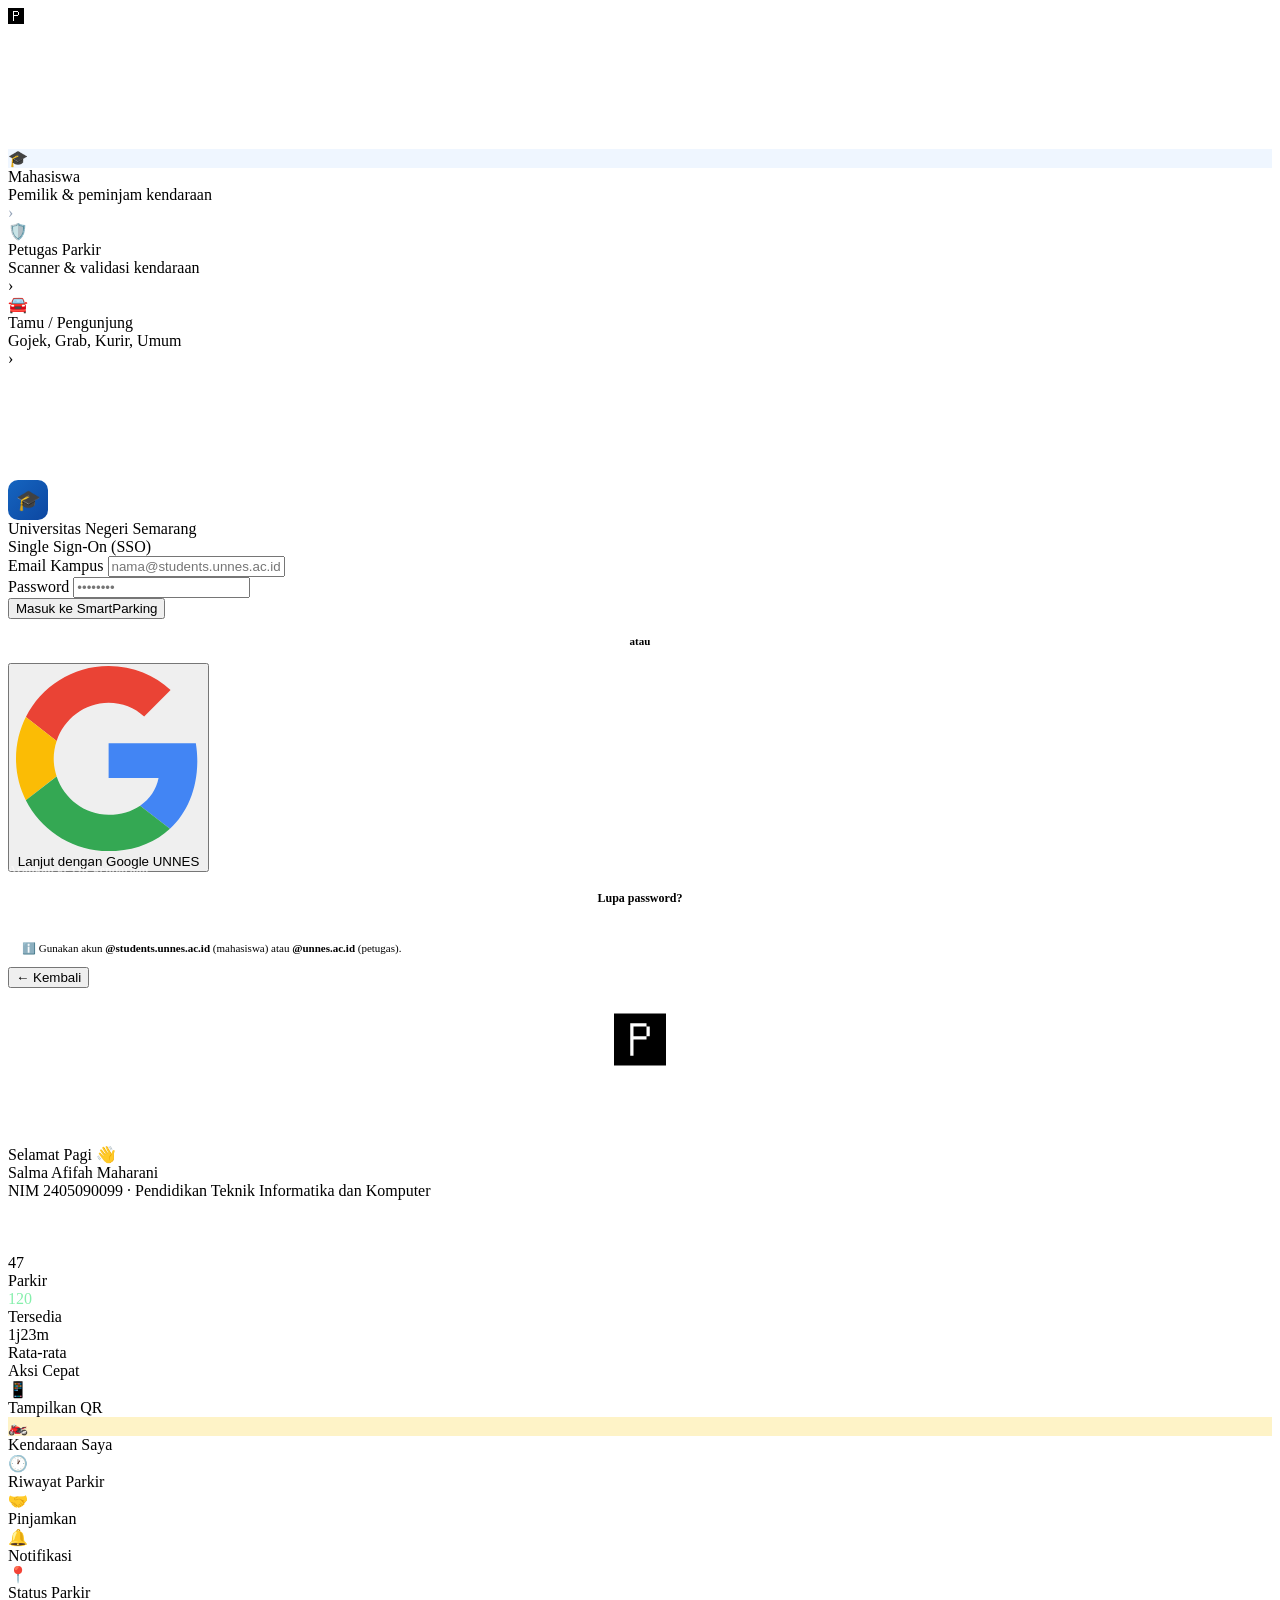
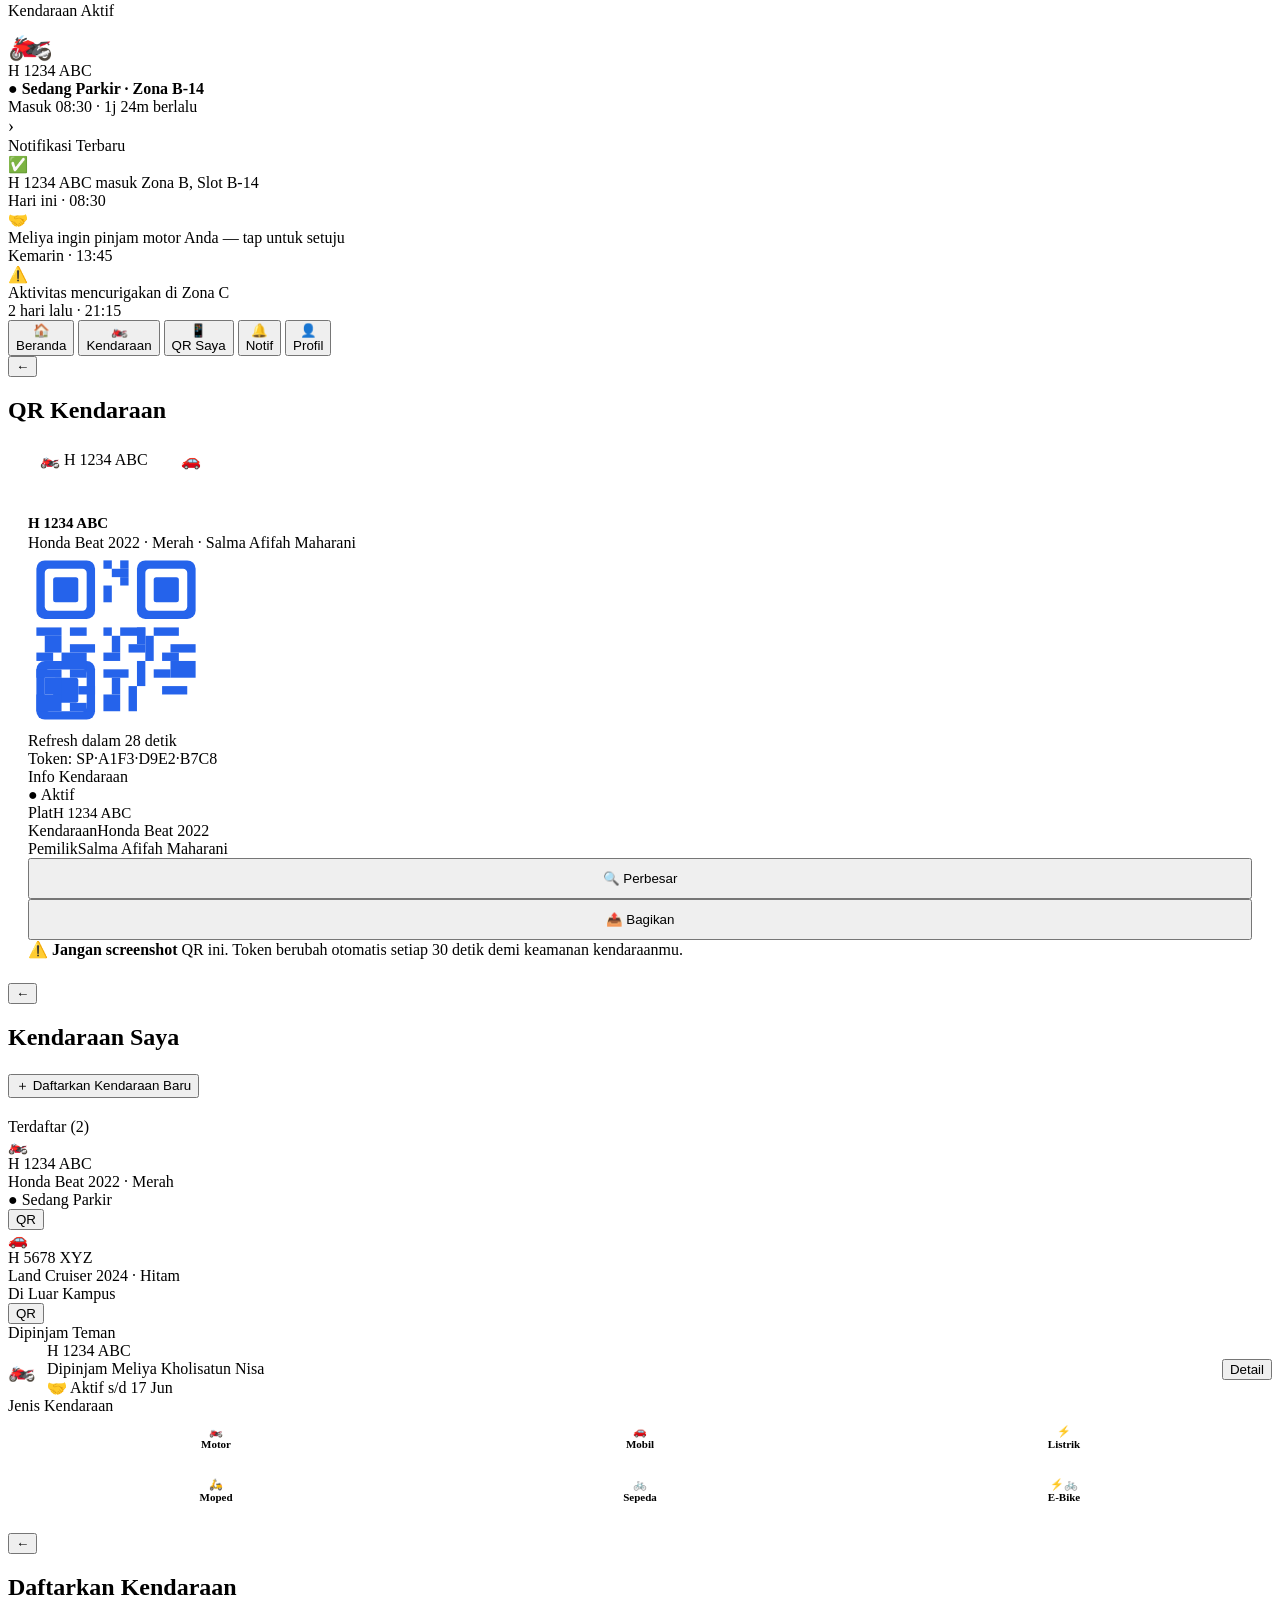
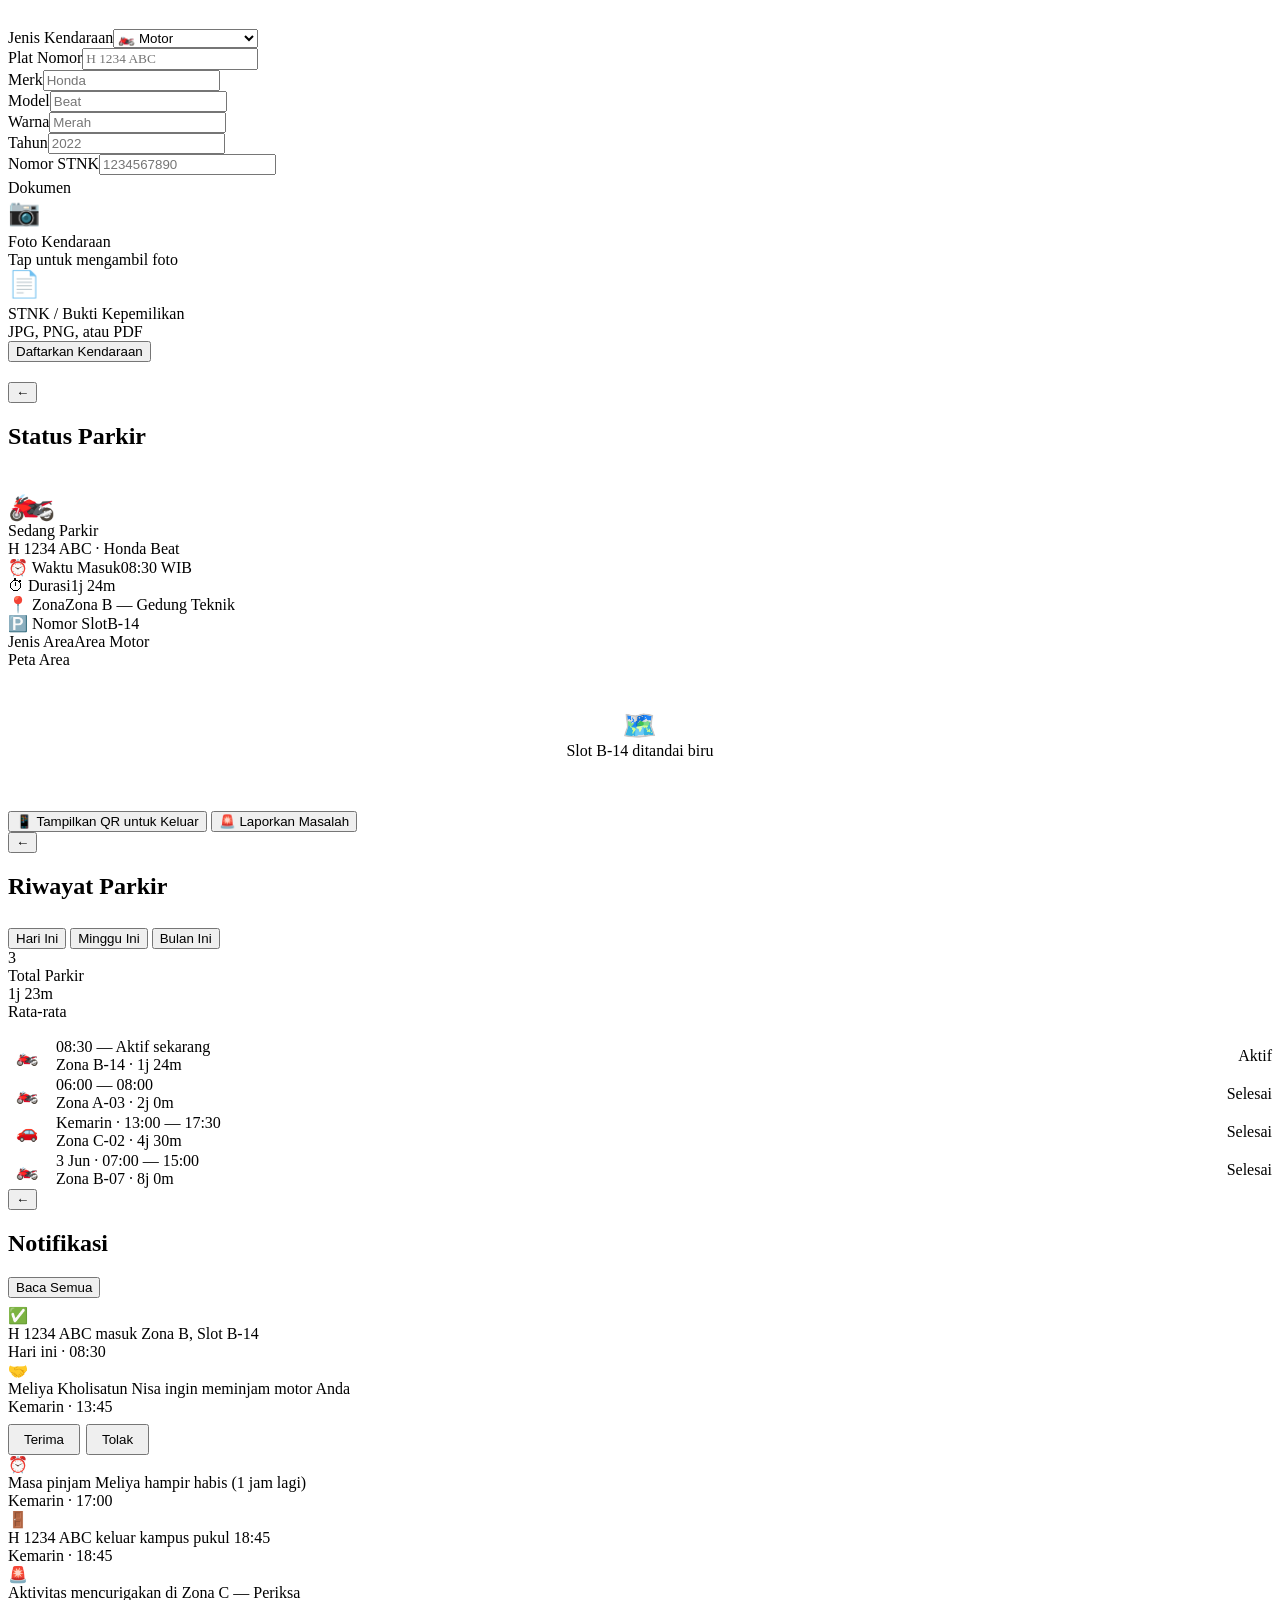
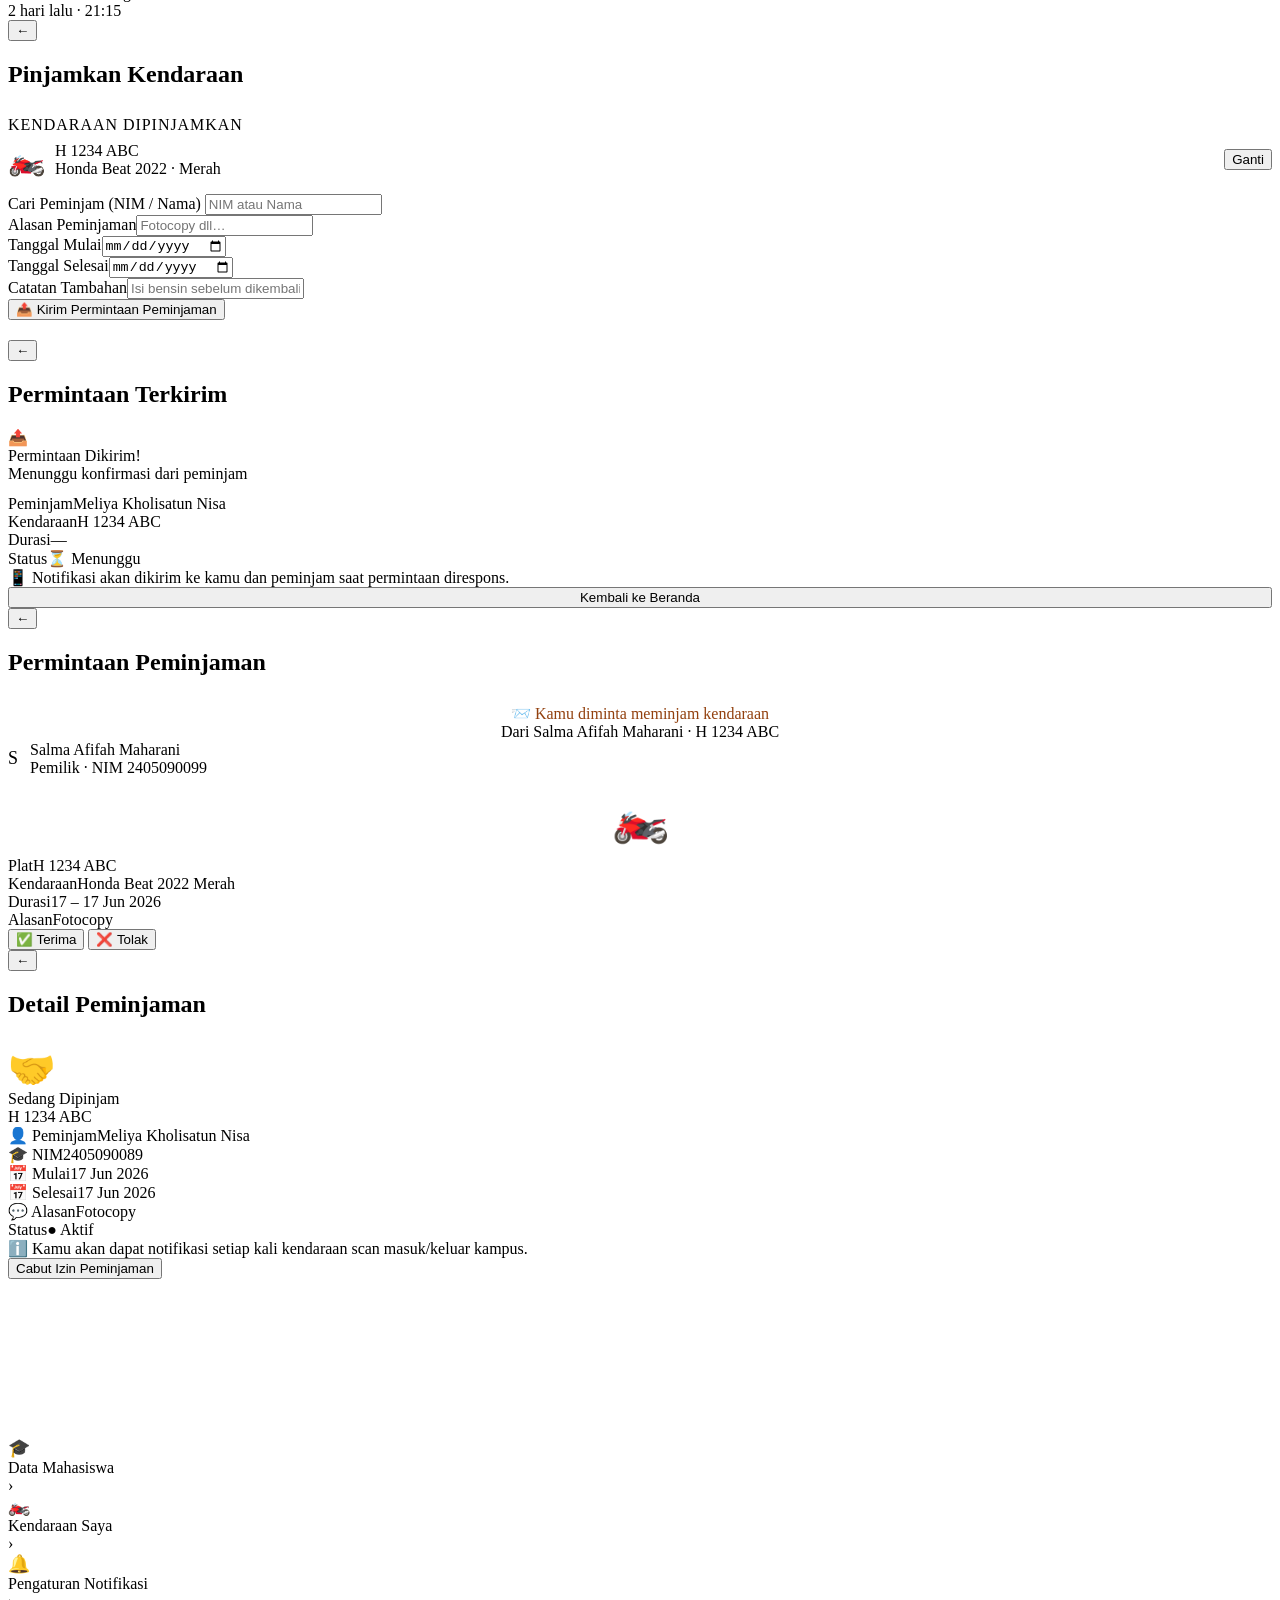
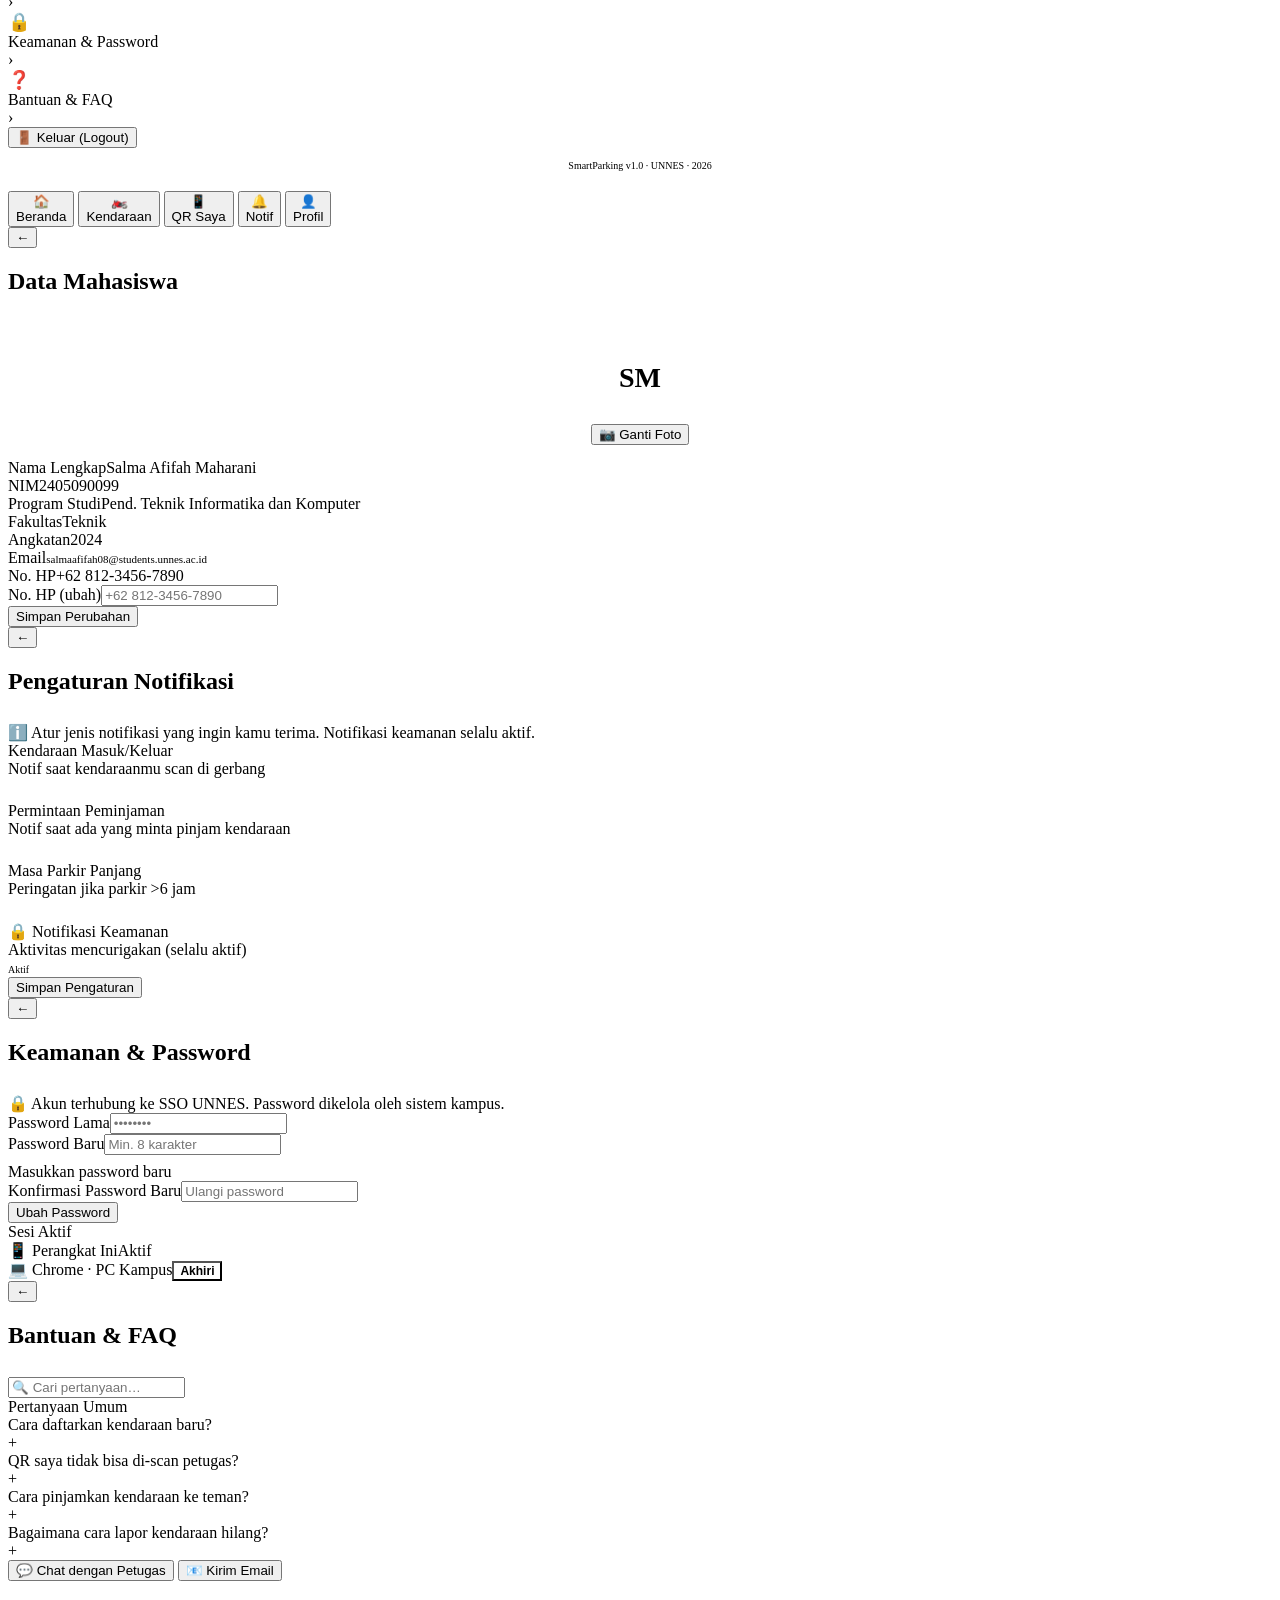
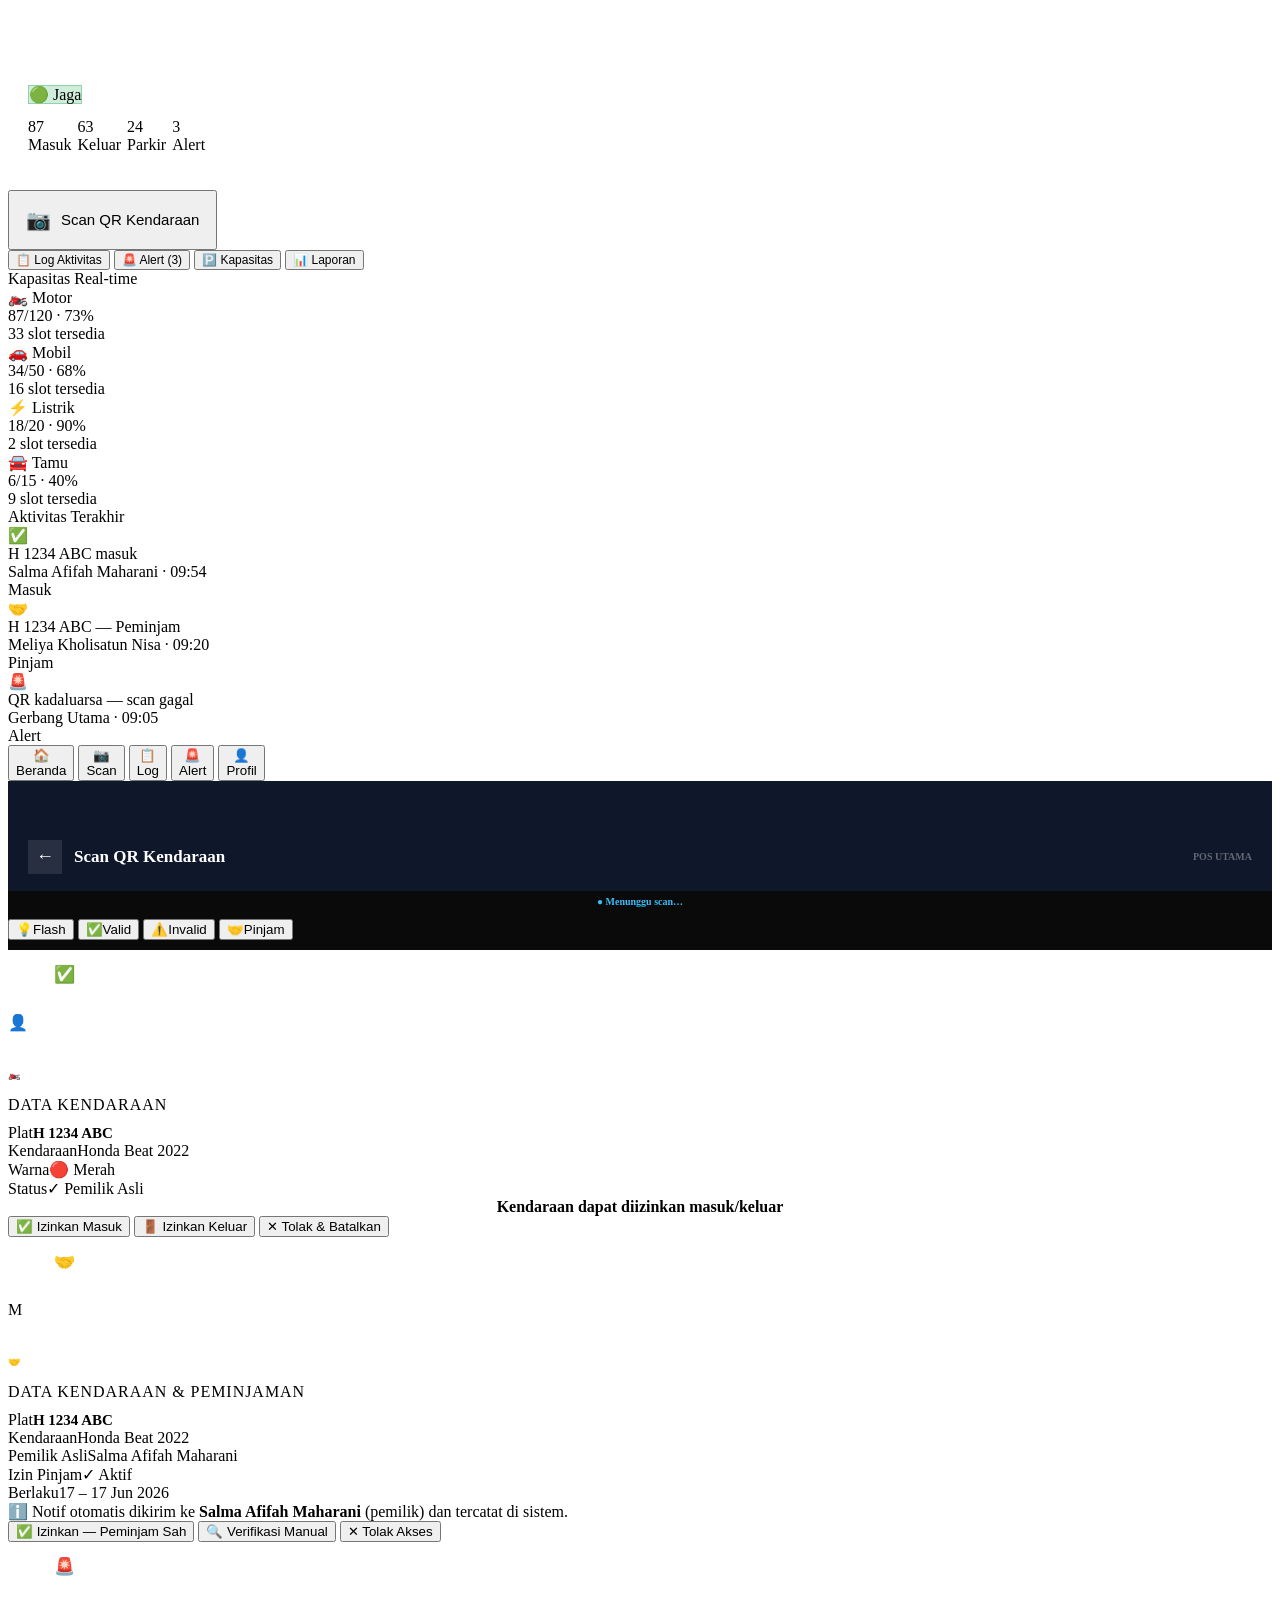
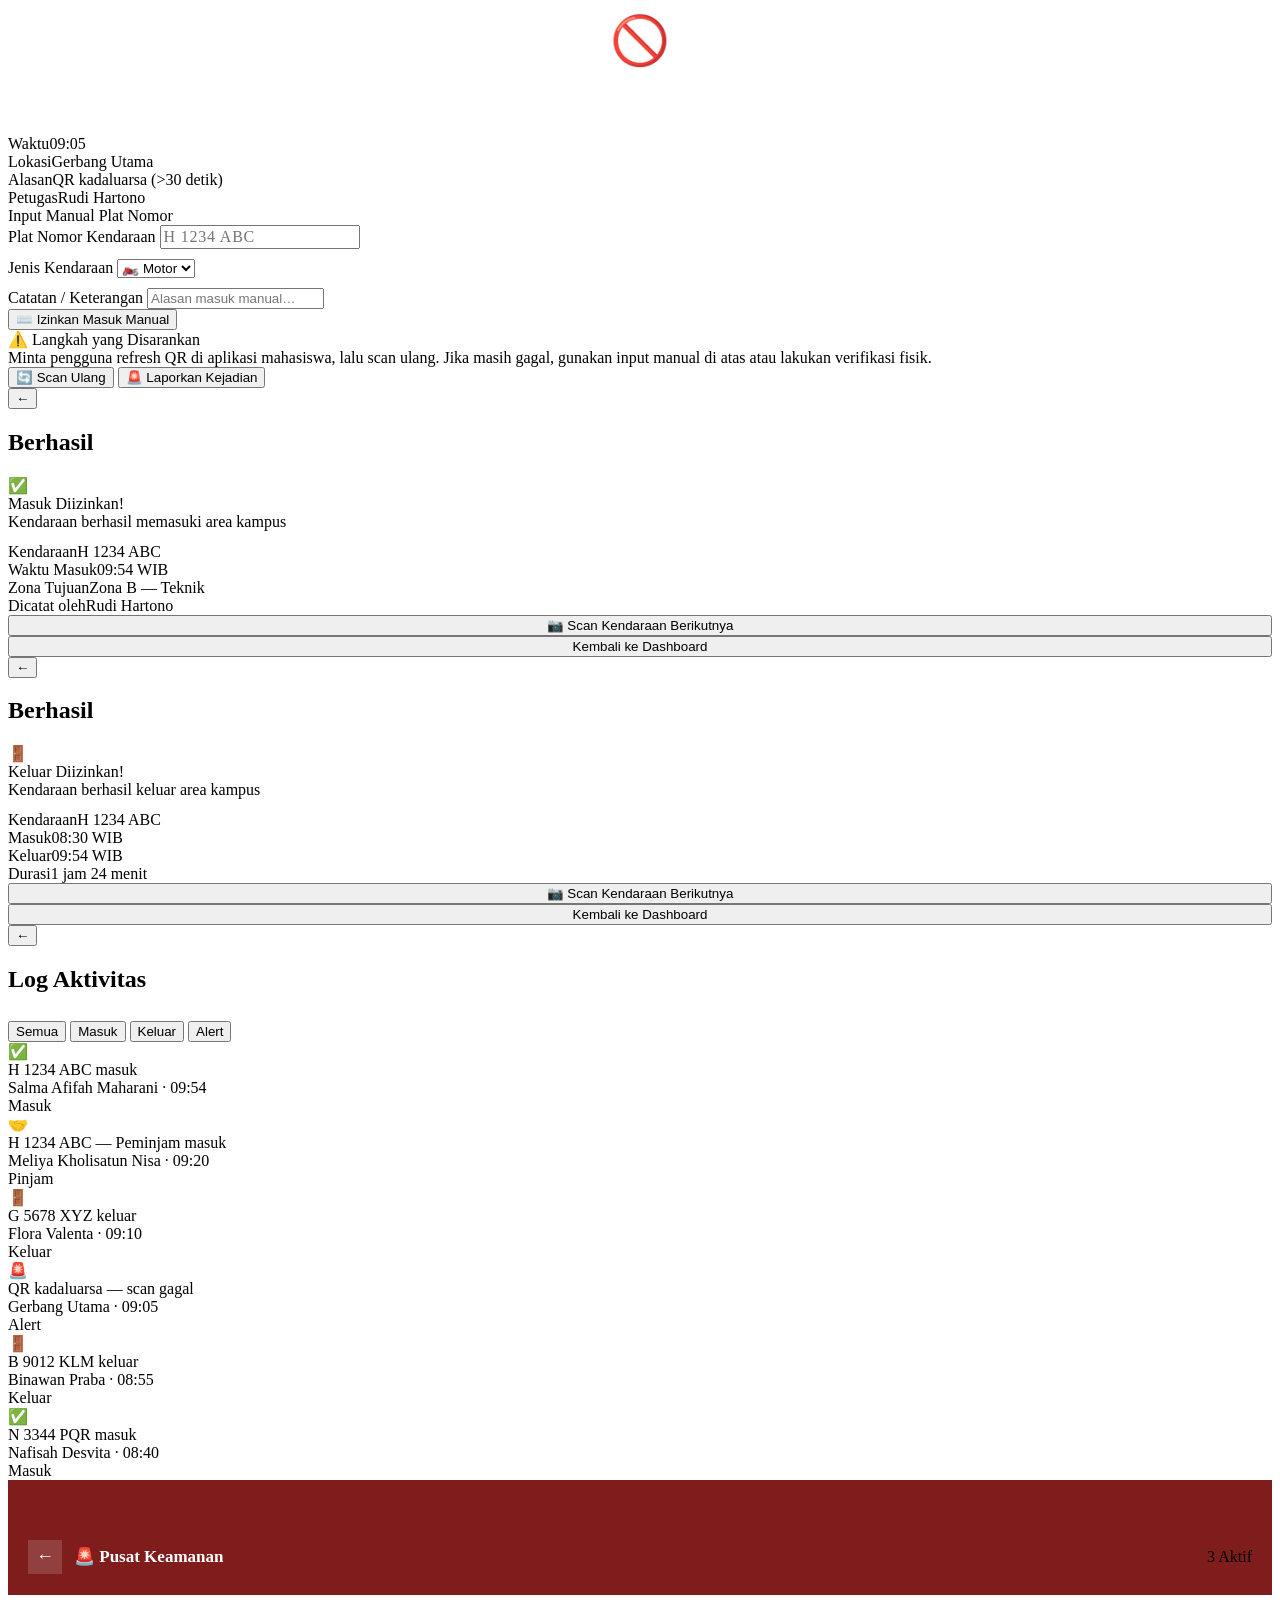
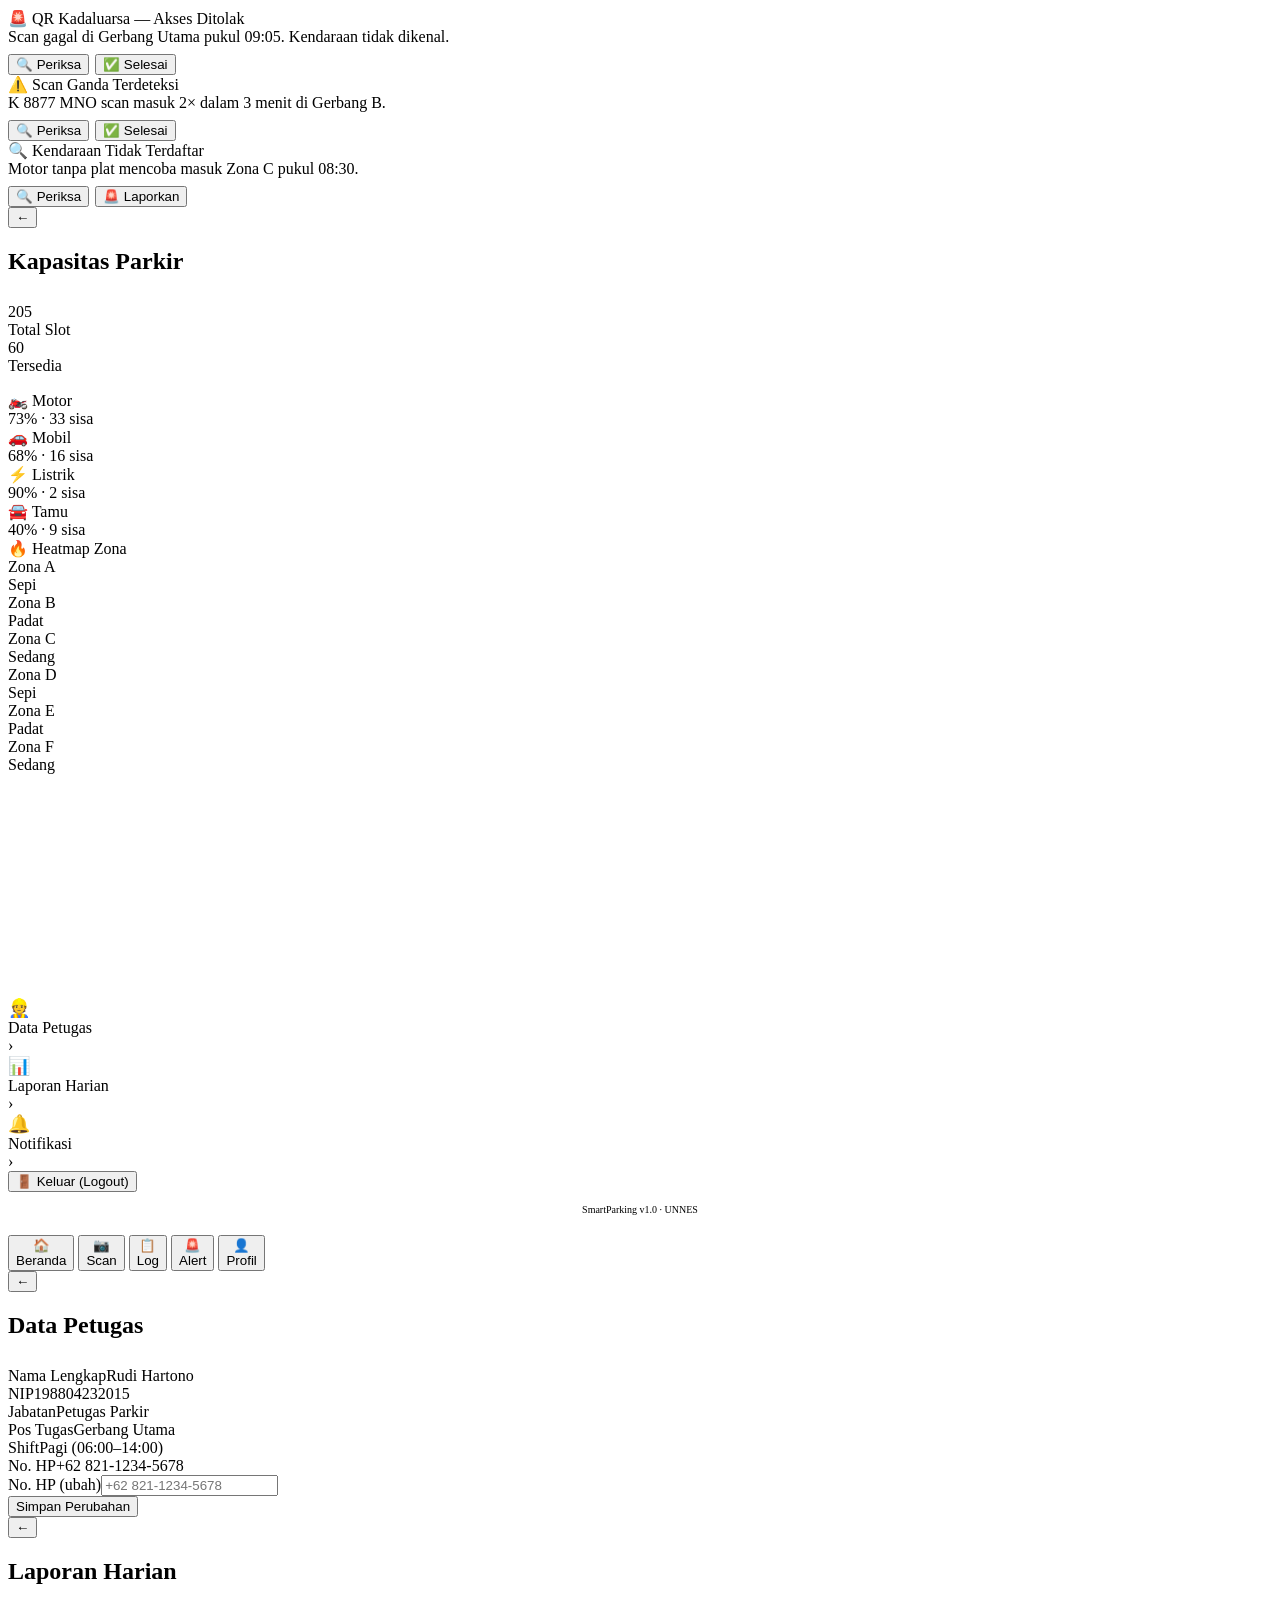
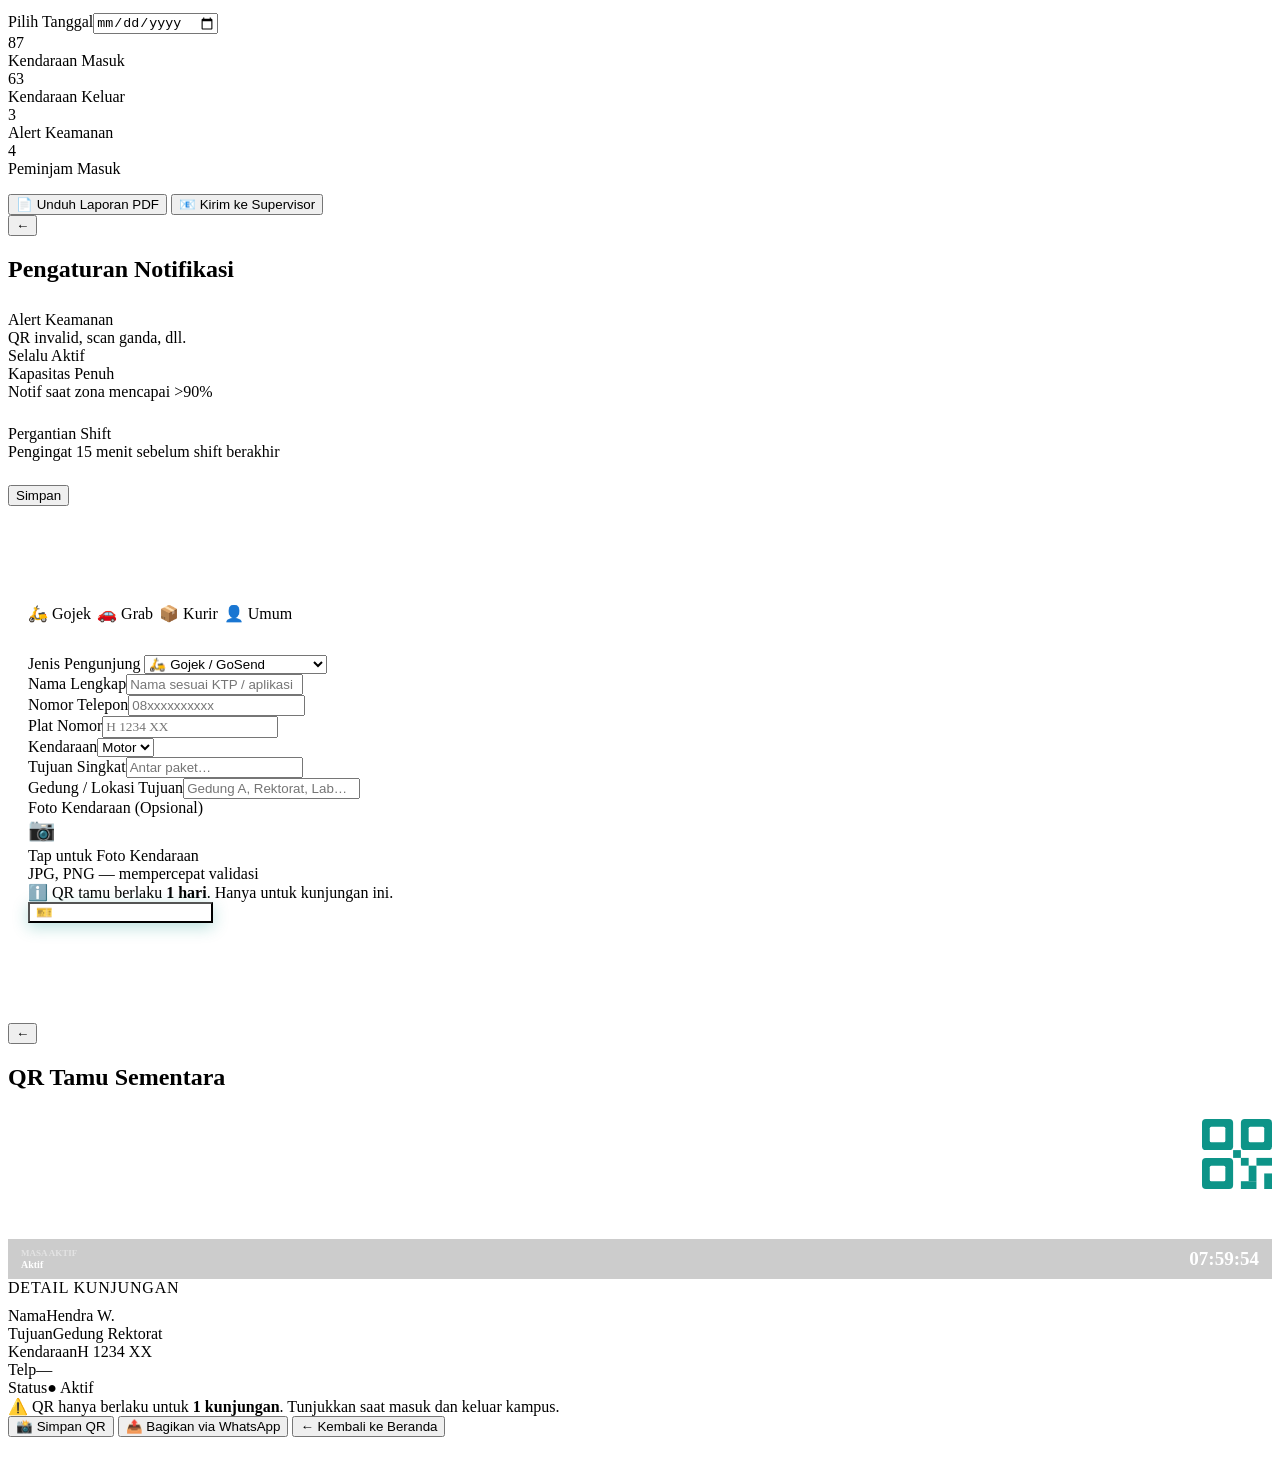
==== commit 335a4ed4: "bismillah deploy" ====
--- a/smartpark.html
+++ b/smartpark.html
@@ -5,7 +5,9 @@
 <meta name="viewport" content="width=device-width, initial-scale=1.0, maximum-scale=1.0, user-scalable=no"/>
 <title>Smart Parking — UNNES</title>
 <link href="https://fonts.googleapis.com/css2?family=DM+Sans:ital,opsz,wght@0,9..40,300;0,9..40,400;0,9..40,500;0,9..40,600;0,9..40,700;0,9..40,800;1,9..40,400&family=DM+Mono:wght@400;500&display=swap" rel="stylesheet"/>
-<link rel="stylesheet" href="style.css" />
+  
+<link rel="stylesheet" href="css/style.css">
+
 </head>
 <body>
 <div class="device">
@@ -1384,6 +1386,6 @@
 </div><!-- shell -->
 </div><!-- device -->
 
-<script src="script.js" defer></script>
+<script src="js/script.js"></script>
 </body>
 </html>
